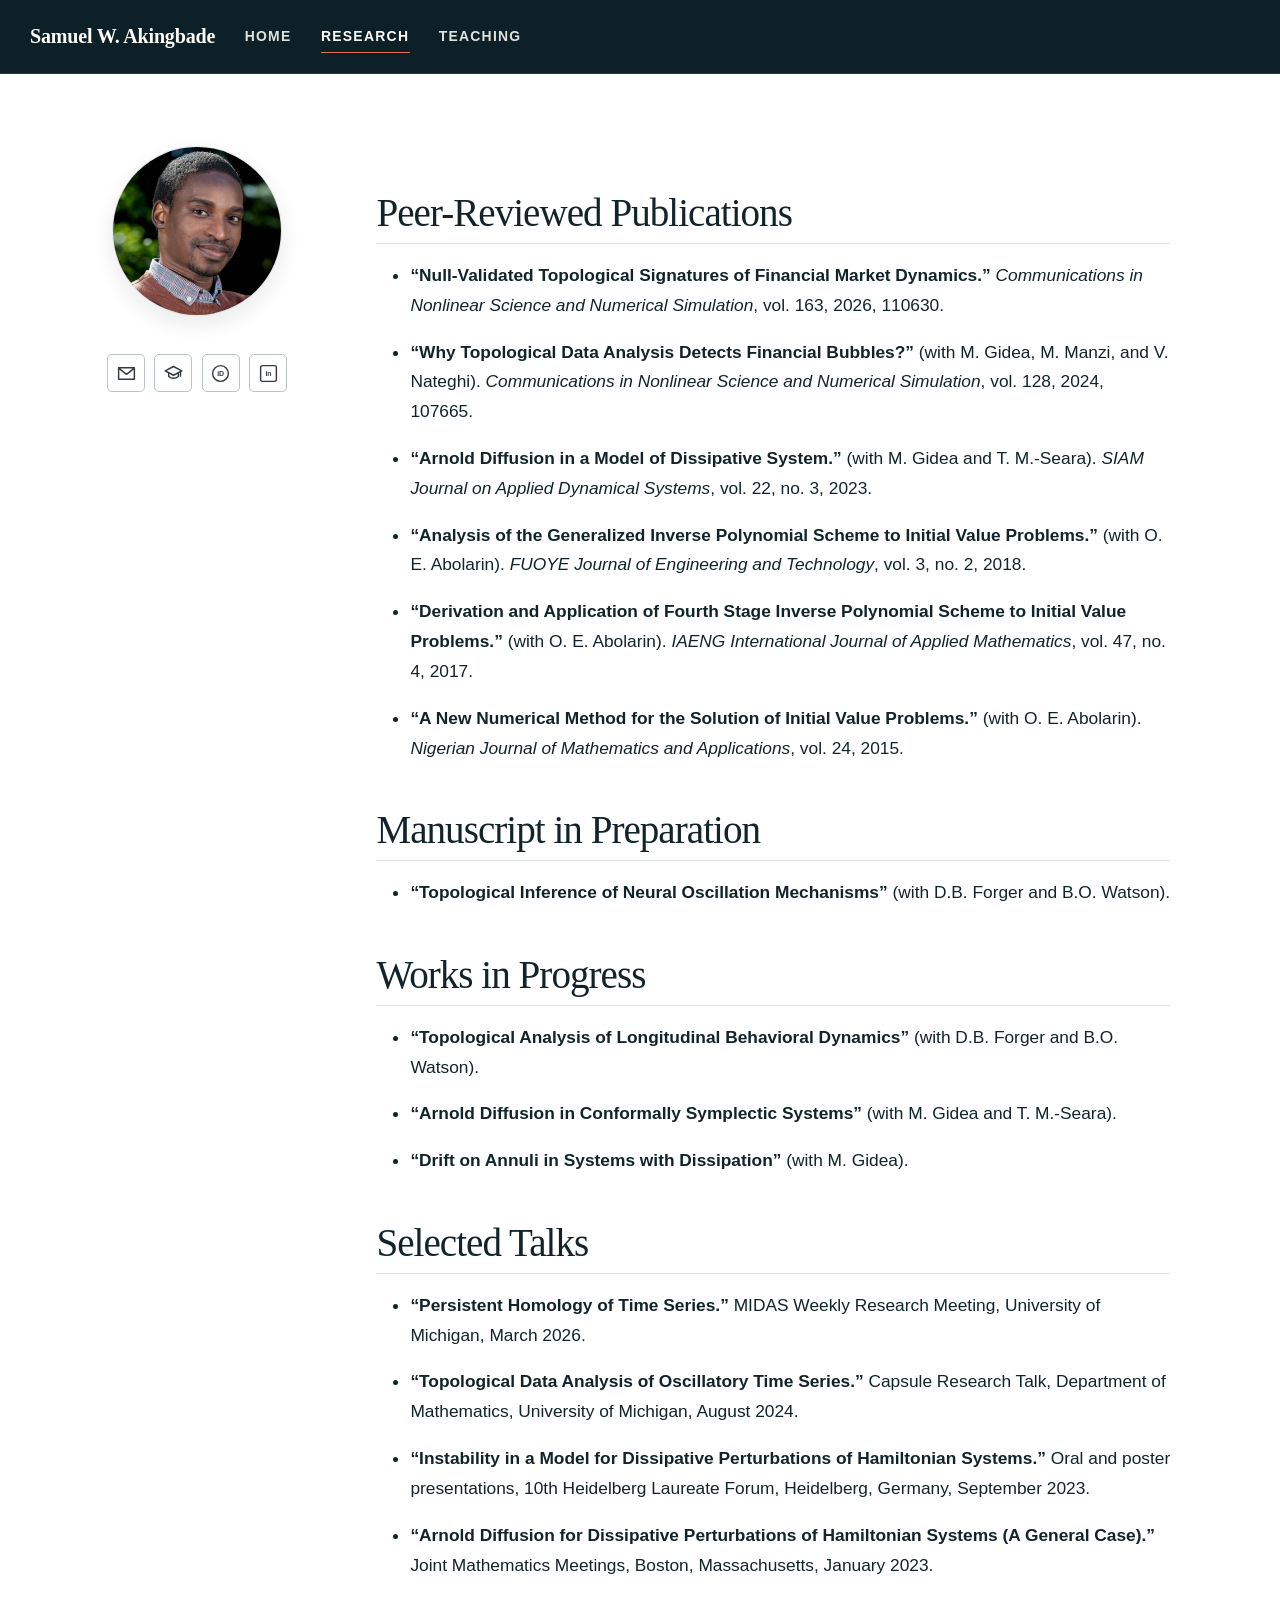
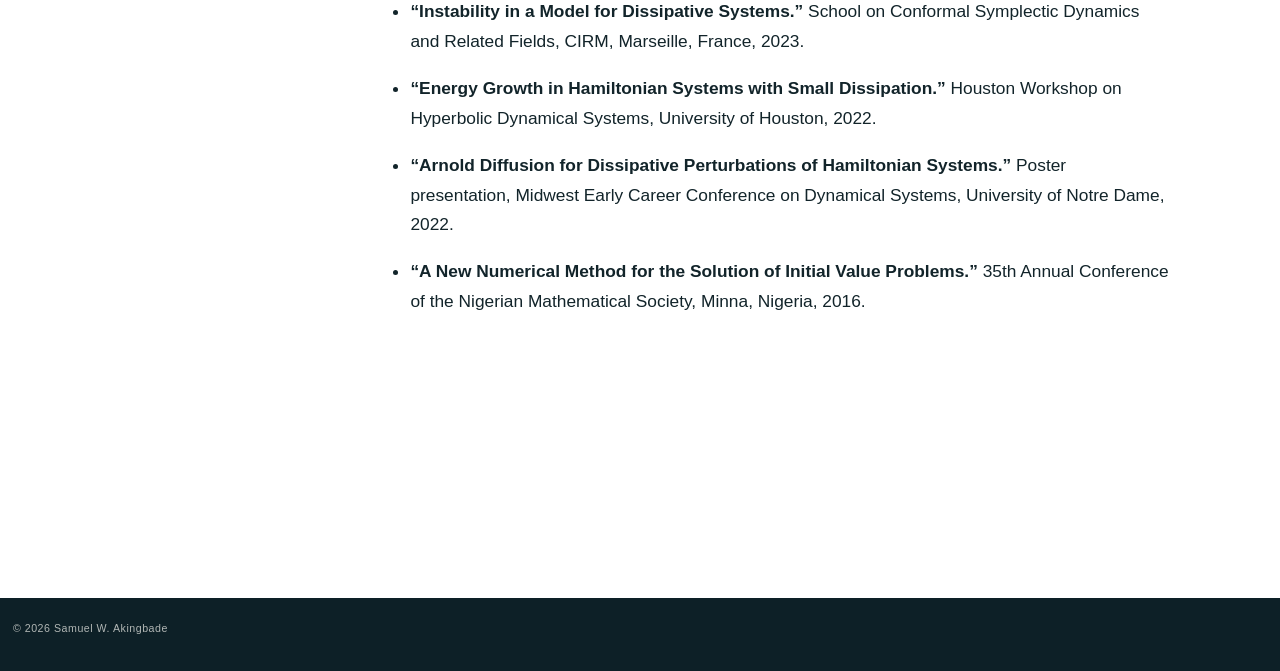
==== docs/research.html @ 70d5e175 "Publish academic website" ====
<!DOCTYPE html>
<html xmlns="http://www.w3.org/1999/xhtml" lang="en" xml:lang="en"><head>

<meta charset="utf-8">
<meta name="generator" content="quarto-1.9.38">

<meta name="viewport" content="width=device-width, initial-scale=1.0, user-scalable=yes">


<title>Research – Samuel W. Akingbade</title>
<style>
/* Default styles provided by pandoc.
** See https://pandoc.org/MANUAL.html#variables-for-html for config info.
*/
code{white-space: pre-wrap;}
span.smallcaps{font-variant: small-caps;}
div.columns{display: flex; gap: min(4vw, 1.5em);}
div.column{flex: auto; overflow-x: auto;}
div.hanging-indent{margin-left: 1.5em; text-indent: -1.5em;}
ul.task-list{list-style: none;}
ul.task-list li input[type="checkbox"] {
  width: 0.8em;
  margin: 0 0.8em 0.2em -1em; /* quarto-specific, see https://github.com/quarto-dev/quarto-cli/issues/4556 */ 
  vertical-align: middle;
}
</style>


<script src="site_libs/quarto-nav/quarto-nav.js"></script>
<script src="site_libs/clipboard/clipboard.min.js"></script>
<script src="site_libs/quarto-html/quarto.js" type="module"></script>
<script src="site_libs/quarto-html/tabsets/tabsets.js" type="module"></script>
<script src="site_libs/quarto-html/popper.min.js"></script>
<script src="site_libs/quarto-html/tippy.umd.min.js"></script>
<script src="site_libs/quarto-html/anchor.min.js"></script>
<link href="site_libs/quarto-html/tippy.css" rel="stylesheet">
<link href="site_libs/quarto-html/quarto-syntax-highlighting-15634bcf2e68342d4ad2dfa704d543f6.css" rel="stylesheet" id="quarto-text-highlighting-styles">
<script src="site_libs/bootstrap/bootstrap.min.js"></script>
<link href="site_libs/bootstrap/bootstrap-icons.css" rel="stylesheet">
<link href="site_libs/bootstrap/bootstrap-158031087360bce0ff56dc785ce39e06.min.css" rel="stylesheet" append-hash="true" id="quarto-bootstrap" data-mode="light">
<script id="quarto-search-options" type="application/json">{
  "language": {
    "search-no-results-text": "No results",
    "search-matching-documents-text": "matching documents",
    "search-copy-link-title": "Copy link to search",
    "search-hide-matches-text": "Hide additional matches",
    "search-more-match-text": "more match in this document",
    "search-more-matches-text": "more matches in this document",
    "search-clear-button-title": "Clear",
    "search-text-placeholder": "",
    "search-detached-cancel-button-title": "Cancel",
    "search-submit-button-title": "Submit",
    "search-label": "Search"
  }
}</script>
<style>html{ scroll-behavior: smooth; }</style>


<link rel="stylesheet" href="styles.css">
<link rel="stylesheet" href="profile-layout.css">
</head>

<body class="nav-fixed profile-page quarto-light">

<div id="quarto-search-results"></div>
  <header id="quarto-header" class="headroom fixed-top">
    <nav class="navbar navbar-expand-lg " data-bs-theme="dark">
      <div class="navbar-container container-fluid">
      <div class="navbar-brand-container mx-auto">
    <a class="navbar-brand" href="./index.html">
    <span class="navbar-title">Samuel W. Akingbade</span>
    </a>
  </div>
          <button class="navbar-toggler" type="button" data-bs-toggle="collapse" data-bs-target="#navbarCollapse" aria-controls="navbarCollapse" role="menu" aria-expanded="false" aria-label="Toggle navigation" onclick="if (window.quartoToggleHeadroom) { window.quartoToggleHeadroom(); }">
  <span class="navbar-toggler-icon"></span>
</button>
          <div class="collapse navbar-collapse" id="navbarCollapse">
            <ul class="navbar-nav navbar-nav-scroll me-auto">
  <li class="nav-item">
    <a class="nav-link" href="./index.html"> 
<span class="menu-text">Home</span></a>
  </li>  
  <li class="nav-item">
    <a class="nav-link active" href="./research.html" aria-current="page"> 
<span class="menu-text">Research</span></a>
  </li>  
  <li class="nav-item">
    <a class="nav-link" href="./teaching.html"> 
<span class="menu-text">Teaching</span></a>
  </li>  
</ul>
          </div> <!-- /navcollapse -->
            <div class="quarto-navbar-tools">
</div>
      </div> <!-- /container-fluid -->
    </nav>
</header>
<!-- content -->
<div id="quarto-content" class="quarto-container page-columns page-rows-contents page-layout-full page-navbar">
<!-- sidebar -->
<!-- margin-sidebar -->
    
<!-- main -->
<main class="content column-page" id="quarto-document-content">

<header id="title-block-header" class="quarto-title-block default">
<div class="quarto-title">
<h1 class="title">Research</h1>
</div>



<div class="quarto-title-meta column-page">

    
  
    
  </div>
  


</header>


<div class="profile-layout">
<div class="profile-column">
<div class="profile-card">
<p><img class="profile-photo" src="assets/samuel2.jpg" alt="Portrait of Samuel W. Akingbade"></p>
<nav class="profile-socials" aria-label="Academic and professional profiles">
<p><a href="mailto:sakingba@umich.edu" aria-label="Email Samuel W. Akingbade" title="Email"> <svg viewbox="0 0 24 24" aria-hidden="true"> <path d="M3 5.5h18v13H3zM4.5 7l7.5 6 7.5-6"></path> </svg> </a></p>
<p><a href="https://scholar.google.com/citations?user=kLtMpTAAAAAJ&amp;hl=en&amp;authuser=1&amp;oi=sra" target="_blank" rel="noopener" aria-label="Google Scholar" title="Google Scholar"> <svg viewbox="0 0 24 24" aria-hidden="true"> <path d="M2.5 9 12 4l9.5 5L12 14 2.5 9Z"></path> <path d="M6.5 11.2v4.3c1.6 1.3 3.5 2 5.5 2s3.9-.7 5.5-2v-4.3"></path> <path d="M20 10v5"></path> </svg> </a></p>
<p><a href="https://orcid.org/0000-0002-6515-4073" target="_blank" rel="noopener" aria-label="ORCID" title="ORCID"> <svg viewbox="0 0 24 24" aria-hidden="true" class="icon-text-svg"> <circle cx="12" cy="12" r="9"></circle> <text x="12" y="15.2" text-anchor="middle">iD</text> </svg> </a></p>
<!-- <a href="https://www.researchgate.net/profile/Samuel-Akingbade-2" target="_blank" rel="noopener" aria-label="ResearchGate" title="ResearchGate">
      <svg viewBox="0 0 24 24" aria-hidden="true" class="icon-text-svg">
        <text x="12" y="15.2" text-anchor="middle">RG</text>
      </svg>
    </a> -->
<p><a href="https://www.linkedin.com/in/samuelwale" target="_blank" rel="noopener" aria-label="LinkedIn" title="LinkedIn"> <svg viewbox="0 0 24 24" aria-hidden="true" class="icon-text-svg"> <rect x="3" y="3" width="18" height="18" rx="2"></rect> <text x="12" y="15.2" text-anchor="middle">in</text> </svg> </a></p>
<!-- <a href="https://scholar.google.com/citations?user=kLtMpTAAAAAJ&hl=en&authuser=1&oi=sra" target="_blank"
       rel="noopener" aria-label="Google Scholar" title="Google Scholar">
      <img src="/includes/google_scholar.svg" alt="">
    </a>

    <a href="https://www.linkedin.com/in/samuelwale" target="_blank"
       rel="noopener" aria-label="LinkedIn" title="LinkedIn">
      <img src="/includes/linkedin.svg" alt="">
    </a>

    <a href="https://orcid.org/0000-0002-6515-4073" target="_blank"
       rel="noopener" aria-label="ORCID" title="ORCID">
      <img src="/includes/ORCID.svg" alt="">
    </a> -->
</nav>
</div>
</div>
<div class="page-content">
<section id="peer-reviewed-publications" class="level2">
<h2 class="anchored" data-anchor-id="peer-reviewed-publications">Peer-Reviewed Publications</h2>
<ul>
<li><p><strong>“Null-Validated Topological Signatures of Financial Market Dynamics.”</strong> <em>Communications in Nonlinear Science and Numerical Simulation</em>, vol.&nbsp;163, 2026, 110630.</p></li>
<li><p><strong>“Why Topological Data Analysis Detects Financial Bubbles?”</strong> (with M. Gidea, M. Manzi, and V. Nateghi). <em>Communications in Nonlinear Science and Numerical Simulation</em>, vol.&nbsp;128, 2024, 107665.</p></li>
<li><p><strong>“Arnold Diffusion in a Model of Dissipative System.”</strong> (with M. Gidea and T. M.-Seara). <em>SIAM Journal on Applied Dynamical Systems</em>, vol.&nbsp;22, no. 3, 2023.</p></li>
<li><p><strong>“Analysis of the Generalized Inverse Polynomial Scheme to Initial Value Problems.”</strong> (with O. E. Abolarin). <em>FUOYE Journal of Engineering and Technology</em>, vol.&nbsp;3, no. 2, 2018.</p></li>
<li><p><strong>“Derivation and Application of Fourth Stage Inverse Polynomial Scheme to Initial Value Problems.”</strong> (with O. E. Abolarin). <em>IAENG International Journal of Applied Mathematics</em>, vol.&nbsp;47, no. 4, 2017.</p></li>
<li><p><strong>“A New Numerical Method for the Solution of Initial Value Problems.”</strong> (with O. E. Abolarin). <em>Nigerian Journal of Mathematics and Applications</em>, vol.&nbsp;24, 2015.</p></li>
</ul>
</section>
<section id="manuscript-in-preparation" class="level2">
<h2 class="anchored" data-anchor-id="manuscript-in-preparation">Manuscript in Preparation</h2>
<ul>
<li><strong>“Topological Inference of Neural Oscillation Mechanisms”</strong> (with D.B. Forger and B.O. Watson).</li>
</ul>
</section>
<section id="works-in-progress" class="level2">
<h2 class="anchored" data-anchor-id="works-in-progress">Works in Progress</h2>
<ul>
<li><p><strong>“Topological Analysis of Longitudinal Behavioral Dynamics”</strong> (with D.B. Forger and B.O. Watson).</p></li>
<li><p><strong>“Arnold Diffusion in Conformally Symplectic Systems”</strong> (with M. Gidea and T. M.-Seara).</p></li>
<li><p><strong>“Drift on Annuli in Systems with Dissipation”</strong> (with M. Gidea).</p></li>
</ul>
</section>
<section id="selected-talks" class="level2">
<h2 class="anchored" data-anchor-id="selected-talks">Selected Talks</h2>
<ul>
<li><p><strong>“Persistent Homology of Time Series.”</strong> MIDAS Weekly Research Meeting, University of Michigan, March 2026.</p></li>
<li><p><strong>“Topological Data Analysis of Oscillatory Time Series.”</strong> Capsule Research Talk, Department of Mathematics, University of Michigan, August 2024.</p></li>
<li><p><strong>“Instability in a Model for Dissipative Perturbations of Hamiltonian Systems.”</strong> Oral and poster presentations, 10th Heidelberg Laureate Forum, Heidelberg, Germany, September 2023.</p></li>
<li><p><strong>“Arnold Diffusion for Dissipative Perturbations of Hamiltonian Systems (A General Case).”</strong> Joint Mathematics Meetings, Boston, Massachusetts, January 2023.</p></li>
<li><p><strong>“Instability in a Model for Dissipative Systems.”</strong> School on Conformal Symplectic Dynamics and Related Fields, CIRM, Marseille, France, 2023.</p></li>
<li><p><strong>“Energy Growth in Hamiltonian Systems with Small Dissipation.”</strong> Houston Workshop on Hyperbolic Dynamical Systems, University of Houston, 2022.</p></li>
<li><p><strong>“Arnold Diffusion for Dissipative Perturbations of Hamiltonian Systems.”</strong> Poster presentation, Midwest Early Career Conference on Dynamical Systems, University of Notre Dame, 2022.</p></li>
<li><p><strong>“A New Numerical Method for the Solution of Initial Value Problems.”</strong> 35th Annual Conference of the Nigerian Mathematical Society, Minna, Nigeria, 2016.</p></li>
</ul>
<!--## Additional Research Experience
::: {.research-list}
::: {.research-item}
<span class="research-index">01</span>
<div>

### Graduate Capstone Research Project with S&P Global Market Intelligence

**Applied Topological Data Analysis to Financial Market Time Series**  
New York, NY · May–September 2020

- Applied time-resolved topological data analysis to equity returns and five-year credit default swap spreads for 93 companies across ten U.S. economic sectors.
- Designed Monte Carlo experiments using constrained synthetic time series and analyzed persistence-landscape statistics as potential indicators of financial instability.

</div>
:::
::: 
-->
</section>
</div>
</div>



</main> <!-- /main -->
<script src="assets/site.js"></script>
<script id="quarto-html-after-body" type="application/javascript">
  window.document.addEventListener("DOMContentLoaded", function (event) {
    const icon = "";
    const anchorJS = new window.AnchorJS();
    anchorJS.options = {
      placement: 'right',
      icon: icon
    };
    anchorJS.add('.anchored');
    const isCodeAnnotation = (el) => {
      for (const clz of el.classList) {
        if (clz.startsWith('code-annotation-')) {                     
          return true;
        }
      }
      return false;
    }
    const onCopySuccess = function(e) {
      // button target
      const button = e.trigger;
      // don't keep focus
      button.blur();
      // flash "checked"
      button.classList.add('code-copy-button-checked');
      var currentTitle = button.getAttribute("title");
      button.setAttribute("title", "Copied!");
      let tooltip;
      if (window.bootstrap) {
        button.setAttribute("data-bs-toggle", "tooltip");
        button.setAttribute("data-bs-placement", "left");
        button.setAttribute("data-bs-title", "Copied!");
        tooltip = new bootstrap.Tooltip(button, 
          { trigger: "manual", 
            customClass: "code-copy-button-tooltip",
            offset: [0, -8]});
        tooltip.show();    
      }
      setTimeout(function() {
        if (tooltip) {
          tooltip.hide();
          button.removeAttribute("data-bs-title");
          button.removeAttribute("data-bs-toggle");
          button.removeAttribute("data-bs-placement");
        }
        button.setAttribute("title", currentTitle);
        button.classList.remove('code-copy-button-checked');
      }, 1000);
      // clear code selection
      e.clearSelection();
    }
    const getTextToCopy = function(trigger) {
      const outerScaffold = trigger.parentElement.cloneNode(true);
      const codeEl = outerScaffold.querySelector('code');
      for (const childEl of codeEl.children) {
        if (isCodeAnnotation(childEl)) {
          childEl.remove();
        }
      }
      return codeEl.innerText;
    }
    const clipboard = new window.ClipboardJS('.code-copy-button:not([data-in-quarto-modal])', {
      text: getTextToCopy
    });
    clipboard.on('success', onCopySuccess);
    if (window.document.getElementById('quarto-embedded-source-code-modal')) {
      const clipboardModal = new window.ClipboardJS('.code-copy-button[data-in-quarto-modal]', {
        text: getTextToCopy,
        container: window.document.getElementById('quarto-embedded-source-code-modal')
      });
      clipboardModal.on('success', onCopySuccess);
    }
      var localhostRegex = new RegExp(/^(?:http|https):\/\/localhost\:?[0-9]*\//);
      var mailtoRegex = new RegExp(/^mailto:/);
        var filterRegex = new RegExp('/' + window.location.host + '/');
      var isInternal = (href) => {
          return filterRegex.test(href) || localhostRegex.test(href) || mailtoRegex.test(href);
      }
      // Inspect non-navigation links and adorn them if external
     var links = window.document.querySelectorAll('a[href]:not(.nav-link):not(.navbar-brand):not(.toc-action):not(.sidebar-link):not(.sidebar-item-toggle):not(.pagination-link):not(.no-external):not([aria-hidden]):not(.dropdown-item):not(.quarto-navigation-tool):not(.about-link)');
      for (var i=0; i<links.length; i++) {
        const link = links[i];
        if (!isInternal(link.href)) {
          // undo the damage that might have been done by quarto-nav.js in the case of
          // links that we want to consider external
          if (link.dataset.originalHref !== undefined) {
            link.href = link.dataset.originalHref;
          }
            // target, if specified
            link.setAttribute("target", "_blank");
            if (link.getAttribute("rel") === null) {
              link.setAttribute("rel", "noopener");
            }
        }
      }
    function tippyHover(el, contentFn, onTriggerFn, onUntriggerFn) {
      const config = {
        allowHTML: true,
        maxWidth: 500,
        delay: 100,
        arrow: false,
        appendTo: function(el) {
            return el.parentElement;
        },
        interactive: true,
        interactiveBorder: 10,
        theme: 'quarto',
        placement: 'bottom-start',
      };
      if (contentFn) {
        config.content = contentFn;
      }
      if (onTriggerFn) {
        config.onTrigger = onTriggerFn;
      }
      if (onUntriggerFn) {
        config.onUntrigger = onUntriggerFn;
      }
      window.tippy(el, config); 
    }
    const noterefs = window.document.querySelectorAll('a[role="doc-noteref"]');
    for (var i=0; i<noterefs.length; i++) {
      const ref = noterefs[i];
      tippyHover(ref, function() {
        // use id or data attribute instead here
        let href = ref.getAttribute('data-footnote-href') || ref.getAttribute('href');
        try { href = new URL(href).hash; } catch {}
        const id = href.replace(/^#\/?/, "");
        const note = window.document.getElementById(id);
        if (note) {
          return note.innerHTML;
        } else {
          return "";
        }
      });
    }
    const xrefs = window.document.querySelectorAll('a.quarto-xref');
    const processXRef = (id, note) => {
      // Strip column container classes
      const stripColumnClz = (el) => {
        el.classList.remove("page-full", "page-columns");
        if (el.children) {
          for (const child of el.children) {
            stripColumnClz(child);
          }
        }
      }
      stripColumnClz(note)
      if (id === null || id.startsWith('sec-')) {
        // Special case sections, only their first couple elements
        const container = document.createElement("div");
        if (note.children && note.children.length > 2) {
          container.appendChild(note.children[0].cloneNode(true));
          for (let i = 1; i < note.children.length; i++) {
            const child = note.children[i];
            if (child.tagName === "P" && child.innerText === "") {
              continue;
            } else {
              container.appendChild(child.cloneNode(true));
              break;
            }
          }
          if (window.Quarto?.typesetMath) {
            window.Quarto.typesetMath(container);
          }
          return container.innerHTML
        } else {
          if (window.Quarto?.typesetMath) {
            window.Quarto.typesetMath(note);
          }
          return note.innerHTML;
        }
      } else {
        // Remove any anchor links if they are present
        const anchorLink = note.querySelector('a.anchorjs-link');
        if (anchorLink) {
          anchorLink.remove();
        }
        if (window.Quarto?.typesetMath) {
          window.Quarto.typesetMath(note);
        }
        if (note.classList.contains("callout")) {
          return note.outerHTML;
        } else {
          return note.innerHTML;
        }
      }
    }
    for (var i=0; i<xrefs.length; i++) {
      const xref = xrefs[i];
      tippyHover(xref, undefined, function(instance) {
        instance.disable();
        let url = xref.getAttribute('href');
        let hash = undefined; 
        if (url.startsWith('#')) {
          hash = url;
        } else {
          try { hash = new URL(url).hash; } catch {}
        }
        if (hash) {
          const id = hash.replace(/^#\/?/, "");
          const note = window.document.getElementById(id);
          if (note !== null) {
            try {
              const html = processXRef(id, note.cloneNode(true));
              instance.setContent(html);
            } finally {
              instance.enable();
              instance.show();
            }
          } else {
            // See if we can fetch this
            fetch(url.split('#')[0])
            .then(res => res.text())
            .then(html => {
              const parser = new DOMParser();
              const htmlDoc = parser.parseFromString(html, "text/html");
              const note = htmlDoc.getElementById(id);
              if (note !== null) {
                const html = processXRef(id, note);
                instance.setContent(html);
              } 
            }).finally(() => {
              instance.enable();
              instance.show();
            });
          }
        } else {
          // See if we can fetch a full url (with no hash to target)
          // This is a special case and we should probably do some content thinning / targeting
          fetch(url)
          .then(res => res.text())
          .then(html => {
            const parser = new DOMParser();
            const htmlDoc = parser.parseFromString(html, "text/html");
            const note = htmlDoc.querySelector('main.content');
            if (note !== null) {
              // This should only happen for chapter cross references
              // (since there is no id in the URL)
              // remove the first header
              if (note.children.length > 0 && note.children[0].tagName === "HEADER") {
                note.children[0].remove();
              }
              const html = processXRef(null, note);
              instance.setContent(html);
            } 
          }).finally(() => {
            instance.enable();
            instance.show();
          });
        }
      }, function(instance) {
      });
    }
        let selectedAnnoteEl;
        const selectorForAnnotation = ( cell, annotation) => {
          let cellAttr = 'data-code-cell="' + cell + '"';
          let lineAttr = 'data-code-annotation="' +  annotation + '"';
          const selector = 'span[' + cellAttr + '][' + lineAttr + ']';
          return selector;
        }
        const selectCodeLines = (annoteEl) => {
          const doc = window.document;
          const targetCell = annoteEl.getAttribute("data-target-cell");
          const targetAnnotation = annoteEl.getAttribute("data-target-annotation");
          const annoteSpan = window.document.querySelector(selectorForAnnotation(targetCell, targetAnnotation));
          const lines = annoteSpan.getAttribute("data-code-lines").split(",");
          const lineIds = lines.map((line) => {
            return targetCell + "-" + line;
          })
          let top = null;
          let height = null;
          let parent = null;
          if (lineIds.length > 0) {
              //compute the position of the single el (top and bottom and make a div)
              const el = window.document.getElementById(lineIds[0]);
              top = el.offsetTop;
              height = el.offsetHeight;
              parent = el.parentElement.parentElement;
            if (lineIds.length > 1) {
              const lastEl = window.document.getElementById(lineIds[lineIds.length - 1]);
              const bottom = lastEl.offsetTop + lastEl.offsetHeight;
              height = bottom - top;
            }
            if (top !== null && height !== null && parent !== null) {
              // cook up a div (if necessary) and position it 
              let div = window.document.getElementById("code-annotation-line-highlight");
              if (div === null) {
                div = window.document.createElement("div");
                div.setAttribute("id", "code-annotation-line-highlight");
                div.style.position = 'absolute';
                parent.appendChild(div);
              }
              div.style.top = top - 2 + "px";
              div.style.height = height + 4 + "px";
              div.style.left = 0;
              let gutterDiv = window.document.getElementById("code-annotation-line-highlight-gutter");
              if (gutterDiv === null) {
                gutterDiv = window.document.createElement("div");
                gutterDiv.setAttribute("id", "code-annotation-line-highlight-gutter");
                gutterDiv.style.position = 'absolute';
                const codeCell = window.document.getElementById(targetCell);
                const gutter = codeCell.querySelector('.code-annotation-gutter');
                gutter.appendChild(gutterDiv);
              }
              gutterDiv.style.top = top - 2 + "px";
              gutterDiv.style.height = height + 4 + "px";
            }
            selectedAnnoteEl = annoteEl;
          }
        };
        const unselectCodeLines = () => {
          const elementsIds = ["code-annotation-line-highlight", "code-annotation-line-highlight-gutter"];
          elementsIds.forEach((elId) => {
            const div = window.document.getElementById(elId);
            if (div) {
              div.remove();
            }
          });
          selectedAnnoteEl = undefined;
        };
          // Handle positioning of the toggle
      window.addEventListener(
        "resize",
        throttle(() => {
          elRect = undefined;
          if (selectedAnnoteEl) {
            selectCodeLines(selectedAnnoteEl);
          }
        }, 10)
      );
      function throttle(fn, ms) {
      let throttle = false;
      let timer;
        return (...args) => {
          if(!throttle) { // first call gets through
              fn.apply(this, args);
              throttle = true;
          } else { // all the others get throttled
              if(timer) clearTimeout(timer); // cancel #2
              timer = setTimeout(() => {
                fn.apply(this, args);
                timer = throttle = false;
              }, ms);
          }
        };
      }
        // Attach click handler to the DT
        const annoteDls = window.document.querySelectorAll('dt[data-target-cell]');
        for (const annoteDlNode of annoteDls) {
          annoteDlNode.addEventListener('click', (event) => {
            const clickedEl = event.target;
            if (clickedEl !== selectedAnnoteEl) {
              unselectCodeLines();
              const activeEl = window.document.querySelector('dt[data-target-cell].code-annotation-active');
              if (activeEl) {
                activeEl.classList.remove('code-annotation-active');
              }
              selectCodeLines(clickedEl);
              clickedEl.classList.add('code-annotation-active');
            } else {
              // Unselect the line
              unselectCodeLines();
              clickedEl.classList.remove('code-annotation-active');
            }
          });
        }
    const findCites = (el) => {
      const parentEl = el.parentElement;
      if (parentEl) {
        const cites = parentEl.dataset.cites;
        if (cites) {
          return {
            el,
            cites: cites.split(' ')
          };
        } else {
          return findCites(el.parentElement)
        }
      } else {
        return undefined;
      }
    };
    var bibliorefs = window.document.querySelectorAll('a[role="doc-biblioref"]');
    for (var i=0; i<bibliorefs.length; i++) {
      const ref = bibliorefs[i];
      const citeInfo = findCites(ref);
      if (citeInfo) {
        tippyHover(citeInfo.el, function() {
          var popup = window.document.createElement('div');
          citeInfo.cites.forEach(function(cite) {
            var citeDiv = window.document.createElement('div');
            citeDiv.classList.add('hanging-indent');
            citeDiv.classList.add('csl-entry');
            var biblioDiv = window.document.getElementById('ref-' + cite);
            if (biblioDiv) {
              citeDiv.innerHTML = biblioDiv.innerHTML;
            }
            popup.appendChild(citeDiv);
          });
          return popup.innerHTML;
        });
      }
    }
  });
  </script>
</div> <!-- /content -->
<footer class="footer">
  <div class="nav-footer">
    <div class="nav-footer-left">
<p>© 2026 Samuel W. Akingbade</p>
</div>   
    <div class="nav-footer-center">
      &nbsp;
    </div>
    <div class="nav-footer-right">
      &nbsp;
    </div>
  </div>
</footer>




<script src="site_libs/quarto-html/zenscroll-min.js"></script>
</body></html>
---- docs/site_libs/quarto-html/tippy.css ----
.tippy-box[data-animation=fade][data-state=hidden]{opacity:0}[data-tippy-root]{max-width:calc(100vw - 10px)}.tippy-box{position:relative;background-color:#333;color:#fff;border-radius:4px;font-size:14px;line-height:1.4;white-space:normal;outline:0;transition-property:transform,visibility,opacity}.tippy-box[data-placement^=top]>.tippy-arrow{bottom:0}.tippy-box[data-placement^=top]>.tippy-arrow:before{bottom:-7px;left:0;border-width:8px 8px 0;border-top-color:initial;transform-origin:center top}.tippy-box[data-placement^=bottom]>.tippy-arrow{top:0}.tippy-box[data-placement^=bottom]>.tippy-arrow:before{top:-7px;left:0;border-width:0 8px 8px;border-bottom-color:initial;transform-origin:center bottom}.tippy-box[data-placement^=left]>.tippy-arrow{right:0}.tippy-box[data-placement^=left]>.tippy-arrow:before{border-width:8px 0 8px 8px;border-left-color:initial;right:-7px;transform-origin:center left}.tippy-box[data-placement^=right]>.tippy-arrow{left:0}.tippy-box[data-placement^=right]>.tippy-arrow:before{left:-7px;border-width:8px 8px 8px 0;border-right-color:initial;transform-origin:center right}.tippy-box[data-inertia][data-state=visible]{transition-timing-function:cubic-bezier(.54,1.5,.38,1.11)}.tippy-arrow{width:16px;height:16px;color:#333}.tippy-arrow:before{content:"";position:absolute;border-color:transparent;border-style:solid}.tippy-content{position:relative;padding:5px 9px;z-index:1}
---- docs/site_libs/quarto-html/quarto-syntax-highlighting-15634bcf2e68342d4ad2dfa704d543f6.css ----
/* quarto syntax highlight colors */
:root {
  --quarto-hl-ot-color: #003B4F;
  --quarto-hl-at-color: #657422;
  --quarto-hl-ss-color: #20794D;
  --quarto-hl-an-color: #5E5E5E;
  --quarto-hl-fu-color: #4758AB;
  --quarto-hl-st-color: #20794D;
  --quarto-hl-cf-color: #003B4F;
  --quarto-hl-op-color: #5E5E5E;
  --quarto-hl-er-color: #AD0000;
  --quarto-hl-bn-color: #AD0000;
  --quarto-hl-al-color: #AD0000;
  --quarto-hl-va-color: #111111;
  --quarto-hl-bu-color: inherit;
  --quarto-hl-ex-color: inherit;
  --quarto-hl-pp-color: #AD0000;
  --quarto-hl-in-color: #5E5E5E;
  --quarto-hl-vs-color: #20794D;
  --quarto-hl-wa-color: #5E5E5E;
  --quarto-hl-do-color: #5E5E5E;
  --quarto-hl-im-color: #00769E;
  --quarto-hl-ch-color: #20794D;
  --quarto-hl-dt-color: #AD0000;
  --quarto-hl-fl-color: #AD0000;
  --quarto-hl-co-color: #5E5E5E;
  --quarto-hl-cv-color: #5E5E5E;
  --quarto-hl-cn-color: #8f5902;
  --quarto-hl-sc-color: #5E5E5E;
  --quarto-hl-dv-color: #AD0000;
  --quarto-hl-kw-color: #003B4F;
}

/* other quarto variables */
:root {
  --quarto-font-monospace: SFMono-Regular, Menlo, Monaco, Consolas, "Liberation Mono", "Courier New", monospace;
}

/* syntax highlight based on Pandoc's rules */
pre > code.sourceCode > span {
  color: #003B4F;
}

code.sourceCode > span {
  color: #003B4F;
}

div.sourceCode,
div.sourceCode pre.sourceCode {
  color: #003B4F;
}

/* Normal */
code span {
  color: #003B4F;
}

/* Alert */
code span.al {
  color: #AD0000;
  font-style: inherit;
}

/* Annotation */
code span.an {
  color: #5E5E5E;
  font-style: inherit;
}

/* Attribute */
code span.at {
  color: #657422;
  font-style: inherit;
}

/* BaseN */
code span.bn {
  color: #AD0000;
  font-style: inherit;
}

/* BuiltIn */
code span.bu {
  font-style: inherit;
}

/* ControlFlow */
code span.cf {
  color: #003B4F;
  font-weight: bold;
  font-style: inherit;
}

/* Char */
code span.ch {
  color: #20794D;
  font-style: inherit;
}

/* Constant */
code span.cn {
  color: #8f5902;
  font-style: inherit;
}

/* Comment */
code span.co {
  color: #5E5E5E;
  font-style: inherit;
}

/* CommentVar */
code span.cv {
  color: #5E5E5E;
  font-style: italic;
}

/* Documentation */
code span.do {
  color: #5E5E5E;
  font-style: italic;
}

/* DataType */
code span.dt {
  color: #AD0000;
  font-style: inherit;
}

/* DecVal */
code span.dv {
  color: #AD0000;
  font-style: inherit;
}

/* Error */
code span.er {
  color: #AD0000;
  font-style: inherit;
}

/* Extension */
code span.ex {
  font-style: inherit;
}

/* Float */
code span.fl {
  color: #AD0000;
  font-style: inherit;
}

/* Function */
code span.fu {
  color: #4758AB;
  font-style: inherit;
}

/* Import */
code span.im {
  color: #00769E;
  font-style: inherit;
}

/* Information */
code span.in {
  color: #5E5E5E;
  font-style: inherit;
}

/* Keyword */
code span.kw {
  color: #003B4F;
  font-weight: bold;
  font-style: inherit;
}

/* Operator */
code span.op {
  color: #5E5E5E;
  font-style: inherit;
}

/* Other */
code span.ot {
  color: #003B4F;
  font-style: inherit;
}

/* Preprocessor */
code span.pp {
  color: #AD0000;
  font-style: inherit;
}

/* SpecialChar */
code span.sc {
  color: #5E5E5E;
  font-style: inherit;
}

/* SpecialString */
code span.ss {
  color: #20794D;
  font-style: inherit;
}

/* String */
code span.st {
  color: #20794D;
  font-style: inherit;
}

/* Variable */
code span.va {
  color: #111111;
  font-style: inherit;
}

/* VerbatimString */
code span.vs {
  color: #20794D;
  font-style: inherit;
}

/* Warning */
code span.wa {
  color: #5E5E5E;
  font-style: italic;
}

.prevent-inlining {
  content: "</";
}

/*# sourceMappingURL=f23921c56f73e400b49028c9186a1aa0.css.map */
---- docs/styles.css ----
/* -------------------------------------------------------------
   Samuel W. Akingbade — original academic website theme
   ------------------------------------------------------------- */

   
:root {
  --paper: #ffffff;
  --paper-deep: #f3f6f5;
  --ink: #12242a;
  --muted: #5d6a6b;
  --line: rgba(18, 36, 42, 0.16);
  --panel: #0d2027;
  --teal: #167c78;
  --teal-light: #98dccf;
  --coral: #df7048;
  --white: #fffdf8;
  --shadow: 0 22px 65px rgba(19, 36, 42, 0.13);
  --serif: "Iowan Old Style", "Palatino Linotype", "Book Antiqua", Palatino, Georgia, serif;
  --sans: Inter, ui-sans-serif, -apple-system, BlinkMacSystemFont, "Segoe UI", sans-serif;
}

html {
  scroll-behavior: smooth;
}

body {
  background: var(--paper);
  color: var(--ink);
  font-family: var(--sans);
  font-size: 1.02rem;
  line-height: 1.72;
  overflow-x: hidden;
}

/* body::before {
  content: "";
  position: fixed;
  inset: 0;
  z-index: -1;
  pointer-events: none;
  background:
    radial-gradient(circle at 15% 12%, rgba(22, 124, 120, 0.07), transparent 27rem),
    radial-gradient(circle at 83% 72%, rgba(223, 112, 72, 0.055), transparent 25rem);
} */

body::before {
  display: none;
}

a {
  color: var(--teal);
  text-decoration-thickness: 0.08em;
  text-underline-offset: 0.18em;
}

a:hover,
a:focus {
  color: #0e5f5c;
}

h1,
h2,
h3,
h4 {
  color: var(--ink);
  font-family: var(--serif);
  font-weight: 500;
  letter-spacing: -0.025em;
}

h2 {
  font-size: clamp(2rem, 4vw, 2.3rem);
  line-height: 1.08;
  margin-top: 1.1em;
}

h3 {
  font-size: 1.35rem;
}

/* Navbar */

.navbar {
  min-height: 74px;
  padding: 0.55rem clamp(1.1rem, 4vw, 4.7rem);
  background: rgba(243, 240, 232, 0.88) !important;
  border-bottom: 1px solid var(--line);
  backdrop-filter: blur(15px);
  -webkit-backdrop-filter: blur(15px);
}

.navbar-brand {
  color: var(--ink) !important;
  font-family: var(--serif);
  font-size: 1.18rem;
  font-weight: 600;
  letter-spacing: -0.01em;
}

.navbar-nav {
  align-items: center;
  gap: 0.25rem;
}

.navbar-nav .nav-link {
  position: relative;
  color: var(--ink) !important;
  font-size: 0.82rem;
  font-weight: 650;
  letter-spacing: 0.09em;
  padding: 0.7rem 0.74rem !important;
  text-transform: uppercase;
}

.navbar-nav .nav-link::after {
  content: "";
  position: absolute;
  right: 0.72rem;
  bottom: 0.46rem;
  left: 0.72rem;
  height: 1px;
  background: var(--coral);
  transform: scaleX(0);
  transform-origin: left;
  transition: transform 180ms ease;
}

.navbar-nav .nav-link:hover::after,
.navbar-nav .nav-link.active::after {
  transform: scaleX(1);
}

.navbar-toggler {
  border: 1px solid var(--line);
  border-radius: 999px;
}

/* Quarto content shell */

#quarto-content {
  padding-top: 0;
}

main.content {
  max-width: 980px;
  padding: 4.5rem 1.3rem 7rem;
}

body.home-page main.content {
  max-width: none;
  padding: 0;
}

.quarto-title-block {
  display: none;
}

.content-band {
  width: min(1180px, calc(100% - 2.2rem));
  margin-inline: auto;
}

.section-kicker,
.eyebrow,
.contact-label {
  color: var(--teal);
  font-size: 0.73rem;
  font-weight: 750;
  letter-spacing: 0.19em;
  line-height: 1.4;
  text-transform: uppercase;
}

/* Homepage hero */

.hero-shell {
  display: grid;
  grid-template-columns: minmax(0, 0.94fr) minmax(420px, 1.06fr);
  min-height: calc(100vh - 74px);
  background: var(--paper);
}

.hero-copy {
  display: flex;
  flex-direction: column;
  justify-content: center;
  padding: clamp(4rem, 8vw, 8.4rem) clamp(2rem, 7vw, 8rem);
}

.hero-copy h1 {
  max-width: 790px;
  margin: 0.38rem 0 1.55rem;
  font-size: clamp(4rem, 7.2vw, 8.4rem);
  line-height: 0.84;
  letter-spacing: -0.064em;
}

.hero-copy h1 span {
  color: var(--teal);
  font-style: italic;
}

.hero-role {
  max-width: 680px;
  margin: 0;
  color: var(--muted);
  font-family: var(--serif);
  font-size: clamp(1.2rem, 1.8vw, 1.65rem);
  line-height: 1.5;
}

.hero-actions {
  display: flex;
  flex-wrap: wrap;
  gap: 0.85rem;
  margin-top: 2.4rem;
}

.button {
  display: inline-flex;
  align-items: center;
  justify-content: center;
  gap: 0.7rem;
  min-height: 48px;
  padding: 0.75rem 1.15rem;
  border: 1px solid var(--ink);
  border-radius: 999px;
  font-size: 0.82rem;
  font-weight: 700;
  letter-spacing: 0.055em;
  text-decoration: none;
  text-transform: uppercase;
  transition: transform 160ms ease, box-shadow 160ms ease, background 160ms ease;
}

.button:hover {
  transform: translateY(-2px);
}

.button-primary {
  color: var(--white) !important;
  background: var(--ink);
  box-shadow: 0 12px 30px rgba(18, 36, 42, 0.14);
}

.button-primary:hover {
  background: var(--teal);
  border-color: var(--teal);
  box-shadow: 0 15px 34px rgba(22, 124, 120, 0.22);
}

.button-secondary {
  color: var(--ink) !important;
  background: transparent;
}

.button-secondary:hover {
  background: rgba(255, 255, 255, 0.62);
}

.hero-note {
  margin: auto 0 0;
  padding-top: 3rem;
  color: var(--muted);
  font-size: 0.78rem;
  letter-spacing: 0.08em;
  text-transform: uppercase;
}

.hero-visual {
  position: relative;
  min-height: 620px;
  overflow: hidden;
  background:
    radial-gradient(circle at 70% 30%, rgba(22, 124, 120, 0.28), transparent 34%),
    radial-gradient(circle at 28% 76%, rgba(223, 112, 72, 0.18), transparent 31%),
    var(--panel);
  box-shadow: inset 1px 0 rgba(255, 255, 255, 0.06);
}

.hero-visual::after {
  content: "";
  position: absolute;
  inset: 0;
  pointer-events: none;
  background: linear-gradient(145deg, rgba(255, 255, 255, 0.04), transparent 35%, rgba(0, 0, 0, 0.12));
}

#math-canvas {
  position: absolute;
  inset: 0;
  width: 100%;
  height: 100%;
}

.visual-label {
  position: absolute;
  z-index: 2;
  color: rgba(255, 253, 248, 0.66);
  font-size: 0.66rem;
  font-weight: 700;
  letter-spacing: 0.18em;
  text-transform: uppercase;
}

.visual-label-top {
  top: 2rem;
  left: 2rem;
}

.visual-label-bottom {
  right: 2rem;
  bottom: 2rem;
}

.visual-axis {
  position: absolute;
  z-index: 2;
  background: rgba(255, 255, 255, 0.25);
}

.visual-axis-x {
  right: 2rem;
  bottom: 3.2rem;
  width: 64px;
  height: 1px;
}

.visual-axis-y {
  right: 2rem;
  bottom: 3.2rem;
  width: 1px;
  height: 64px;
}

/* Homepage sections */

.home-intro {
  display: grid;
  grid-template-columns: 0.28fr 1fr;
  gap: clamp(2rem, 6vw, 8rem);
  padding-block: clamp(5.5rem, 10vw, 10rem);
  border-bottom: 1px solid var(--line);
}

.home-intro h2 {
  max-width: 780px;
  margin: 0 0 1.2rem;
}

.home-intro p:not(.section-kicker) {
  max-width: 790px;
  color: var(--muted);
  font-size: 1.15rem;
}

.text-link {
  display: inline-block;
  margin-top: 1rem;
  color: var(--ink);
  font-weight: 700;
  text-decoration: none;
}

.text-link:hover {
  color: var(--teal);
}

.focus-grid {
  display: grid;
  grid-template-columns: repeat(3, minmax(0, 1fr));
  padding-block: 0 7rem;
}

.focus-card {
  min-height: 310px;
  padding: 2rem 2.2rem 2.5rem;
  border-right: 1px solid var(--line);
  border-bottom: 1px solid var(--line);
}

.focus-card:first-child {
  border-left: 1px solid var(--line);
}

.card-number,
.research-index,
.publication-year {
  color: var(--coral);
  font-family: var(--serif);
  font-size: 0.96rem;
  font-style: italic;
}

.focus-card h3 {
  margin-top: 4.2rem;
  margin-bottom: 1rem;
}

.focus-card p {
  color: var(--muted);
}

.home-closing {
  display: grid;
  grid-template-columns: 1fr auto;
  gap: 3rem;
  align-items: center;
  padding-block: 1rem 8rem;
}

.home-closing h2 {
  max-width: 860px;
  margin-top: 0.6rem;
}

.circle-link {
  display: flex;
  flex-direction: column;
  justify-content: space-between;
  width: 170px;
  height: 170px;
  padding: 1.35rem;
  color: var(--white) !important;
  background: var(--teal);
  border-radius: 50%;
  text-decoration: none;
  transition: transform 200ms ease, background 200ms ease;
}

.circle-link:hover {
  background: var(--coral);
  transform: rotate(-4deg) scale(1.03);
}

.circle-link b {
  align-self: flex-end;
  font-size: 1.6rem;
  font-weight: 400;
}

/* Inner pages */

.page-intro {
  position: relative;
  margin: -4.5rem calc(50% - 50vw) 4.5rem;
  padding: clamp(5rem, 9vw, 8rem) max(1.3rem, calc((100vw - 980px) / 2));
  overflow: hidden;
  color: var(--white);
  background: var(--panel);
}

.page-intro::after {
  content: "";
  position: absolute;
  top: -155px;
  right: max(4vw, 30px);
  width: 430px;
  height: 430px;
  border: 1px solid rgba(152, 220, 207, 0.2);
  border-radius: 46% 54% 57% 43%;
  box-shadow:
    0 0 0 45px rgba(152, 220, 207, 0.035),
    0 0 0 100px rgba(223, 112, 72, 0.025);
  transform: rotate(18deg);
}

.page-intro h1 {
  position: relative;
  z-index: 1;
  max-width: 780px;
  margin: 0.35rem 0 0.9rem;
  color: var(--white);
  font-size: clamp(3.4rem, 8vw, 6.9rem);
  line-height: 0.95;
}

.page-intro .section-kicker {
  position: relative;
  z-index: 1;
  color: var(--teal-light);
}

.page-lead {
  position: relative;
  z-index: 1;
  max-width: 690px;
  margin: 0;
  color: rgba(255, 253, 248, 0.72);
  font-family: var(--serif);
  font-size: clamp(1.15rem, 2vw, 1.55rem);
  line-height: 1.48;
}

main.content > h2 {
  margin-top: 3.5rem;
}

.research-list {
  margin-top: 2rem;
  border-top: 1px solid var(--line);
}

.research-item {
  display: grid;
  grid-template-columns: 70px 1fr;
  gap: 1.2rem;
  padding: 2rem 0 2.35rem;
  border-bottom: 1px solid var(--line);
}

.research-item h3 {
  margin-top: 0;
  margin-bottom: 0.45rem;
}

.research-item p {
  max-width: 730px;
  margin-bottom: 0;
  color: var(--muted);
}

.publication-entry {
  display: grid;
  grid-template-columns: 90px 1fr;
  gap: 1rem;
  padding: 2rem 0;
  border-top: 1px solid var(--line);
}

.publication-entry h3 {
  margin-top: 0;
}

.tag-list {
  display: flex;
  flex-wrap: wrap;
  gap: 0.65rem;
  margin: 1.4rem 0 2.5rem;
}

.tag-list span {
  display: inline-flex;
  padding: 0.55rem 0.85rem;
  border: 1px solid var(--line);
  border-radius: 999px;
  background: rgba(255, 255, 255, 0.3);
  font-size: 0.84rem;
  font-weight: 650;
}

.contact-panel {
  display: grid;
  grid-template-columns: repeat(2, minmax(0, 1fr));
  margin-top: 2rem;
  border-top: 1px solid var(--line);
  border-left: 1px solid var(--line);
}

.contact-panel > div {
  min-height: 190px;
  padding: 2rem;
  border-right: 1px solid var(--line);
  border-bottom: 1px solid var(--line);
}

.contact-value {
  margin-top: 2.8rem;
  font-family: var(--serif);
  font-size: 1.25rem;
}

/* Footer */

.nav-footer {
  padding: 1.2rem clamp(1.1rem, 4vw, 4.7rem);
  color: rgba(255, 253, 248, 0.68);
  background: var(--panel);
  border-top: 0;
  font-size: 0.76rem;
  letter-spacing: 0.04em;
}

.nav-footer a {
  color: var(--teal-light);
}

/* Responsive */

@media (max-width: 980px) {
  .hero-shell {
    grid-template-columns: 1fr;
  }

  .hero-copy {
    min-height: 670px;
  }

  .hero-visual {
    min-height: 600px;
  }

  .home-intro {
    grid-template-columns: 1fr;
    gap: 1.5rem;
  }

  .focus-grid {
    grid-template-columns: 1fr;
  }

  .focus-card,
  .focus-card:first-child {
    min-height: auto;
    border-left: 1px solid var(--line);
  }

  .focus-card h3 {
    margin-top: 2.4rem;
  }
}

@media (max-width: 720px) {
  body {
    font-size: 0.98rem;
  }

  .navbar {
    padding-inline: 1rem;
  }

  .navbar-collapse {
    padding: 0.8rem 0 1.15rem;
  }

  .navbar-nav {
    align-items: flex-start;
  }

  .hero-copy {
    min-height: 610px;
    padding: 4.2rem 1.25rem 3rem;
  }

  .hero-copy h1 {
    font-size: clamp(3.65rem, 18vw, 5.35rem);
  }

  .hero-visual {
    min-height: 520px;
  }

  .hero-actions {
    align-items: stretch;
    flex-direction: column;
  }

  .button {
    width: 100%;
  }

  .hero-note {
    margin-top: 2.4rem;
  }

  .home-intro,
  .focus-grid,
  .home-closing {
    width: min(100% - 1.5rem, 1180px);
  }

  .home-closing {
    grid-template-columns: 1fr;
  }

  .circle-link {
    width: 145px;
    height: 145px;
  }

  main.content {
    padding-inline: 1rem;
  }

  .page-intro {
    margin-inline: calc(50% - 50vw);
    padding-inline: 1rem;
  }

  .page-intro::after {
    right: -180px;
  }

  .research-item,
  .publication-entry,
  .contact-panel {
    grid-template-columns: 1fr;
  }

  .research-item {
    gap: 0.25rem;
  }
}

@media (prefers-reduced-motion: reduce) {
  *,
  *::before,
  *::after {
    scroll-behavior: auto !important;
    transition-duration: 0.01ms !important;
    animation-duration: 0.01ms !important;
    animation-iteration-count: 1 !important;
  }
}

/* =============================================================
   Dark green top navigation bar
   ============================================================= */

.navbar {
  background: var(--panel) !important;
  border-bottom: 1px solid rgba(255, 255, 255, 0.12);
  box-shadow: none;
}



/* Your name on the left */
.navbar-brand,
.navbar-brand:hover,
.navbar-brand:focus {
  color: var(--white) !important;
}

/* Navigation links */
.navbar-nav .nav-link {
  color: rgba(255, 253, 248, 0.88) !important;
}

.navbar-nav .nav-link:hover,
.navbar-nav .nav-link:focus,
.navbar-nav .nav-link.active {
  color: var(--white) !important;
}

/* Underline beneath active or hovered page */
.navbar-nav .nav-link::after {
  background: var(--coral);
}

/* Mobile menu button */
.navbar-toggler {
  border-color: rgba(255, 255, 255, 0.35);
}

.navbar-toggler-icon {
  filter: invert(1) brightness(2);
}
---- docs/profile-layout.css ----
/* Reusable portrait-and-content layout for Quarto pages */

.profile-page .quarto-title-block {
  display: none;
}

.profile-page main.content,
.profile-page #quarto-content > main {
  max-width: 1120px;
}

.profile-layout {
  display: grid;
  grid-template-columns: 205px minmax(0, 1fr);
  column-gap: clamp(2.5rem, 6vw, 5rem);
  align-items: start;
  margin: 2.4rem auto 4rem;
}

.profile-column {
  grid-column: 1;
  min-width: 0;
}

.profile-card {
  position: sticky;
  top: 7rem;
  display: flex;
  flex-direction: column;
  align-items: center;
}

.profile-photo {
  display: block;
  width: 170px;
  height: 170px;
  object-fit: cover;
  object-position: center;
  border-radius: 50%;
  border: 1px solid rgba(14, 43, 49, 0.12);
  box-shadow: 0 8px 24px rgba(14, 43, 49, 0.10);
}

.profile-socials {
  display: flex;
  flex-wrap: wrap;
  justify-content: center;
  gap: 0.55rem;
  max-width: 190px;
  margin-top: 1.25rem;
}

.profile-socials a {
  display: inline-flex;
  align-items: center;
  justify-content: center;
  width: 38px;
  height: 38px;
  color: var(--bs-body-color, #183038);
  background: transparent;
  border: 1px solid rgba(14, 43, 49, 0.28);
  border-radius: 5px;
  text-decoration: none;
  transition: transform 150ms ease, background-color 150ms ease,
    border-color 150ms ease;
}

.profile-socials a:hover,
.profile-socials a:focus-visible {
  color: #fff;
  background: #173f46;
  border-color: #173f46;
  transform: translateY(-2px);
}

.profile-socials svg {
  width: 21px;
  height: 21px;
  fill: none;
  stroke: currentColor;
  stroke-width: 1.65;
  stroke-linecap: round;
  stroke-linejoin: round;
}

.profile-socials .icon-text-svg text {
  fill: currentColor;
  stroke: none;
  font-family: Arial, Helvetica, sans-serif;
  font-size: 8px;
  font-weight: 700;
  letter-spacing: -0.2px;
}

.page-content {
  grid-column: 2;
  min-width: 0;
}

.page-content > h1:first-child {
  margin-top: 0;
  margin-bottom: 1.7rem;
  padding-bottom: 0.65rem;
  border-bottom: 1px solid rgba(14, 43, 49, 0.14);
}

.page-content > h2 {
  margin-top: 2.6rem;
}

.page-content > h2:first-of-type {
  margin-top: 1.8rem;
}

/* Prevent long links and publication titles from breaking the grid. */
.page-content,
.page-content p,
.page-content li,
.page-content a {
  overflow-wrap: anywhere;
}

@media (max-width: 600px) {
  .profile-layout {
    grid-template-columns: 1fr;
    row-gap: 2.25rem;
    margin-top: 1.5rem;
  }

  .profile-column,
  .page-content {
    grid-column: 1;
  }

  .profile-card {
    position: static;
  }

  .profile-photo {
    width: 145px;
    height: 145px;
    aspect-ratio: 1 / 1;
    border-radius: 50%;
    object-fit: cover;
  }
}
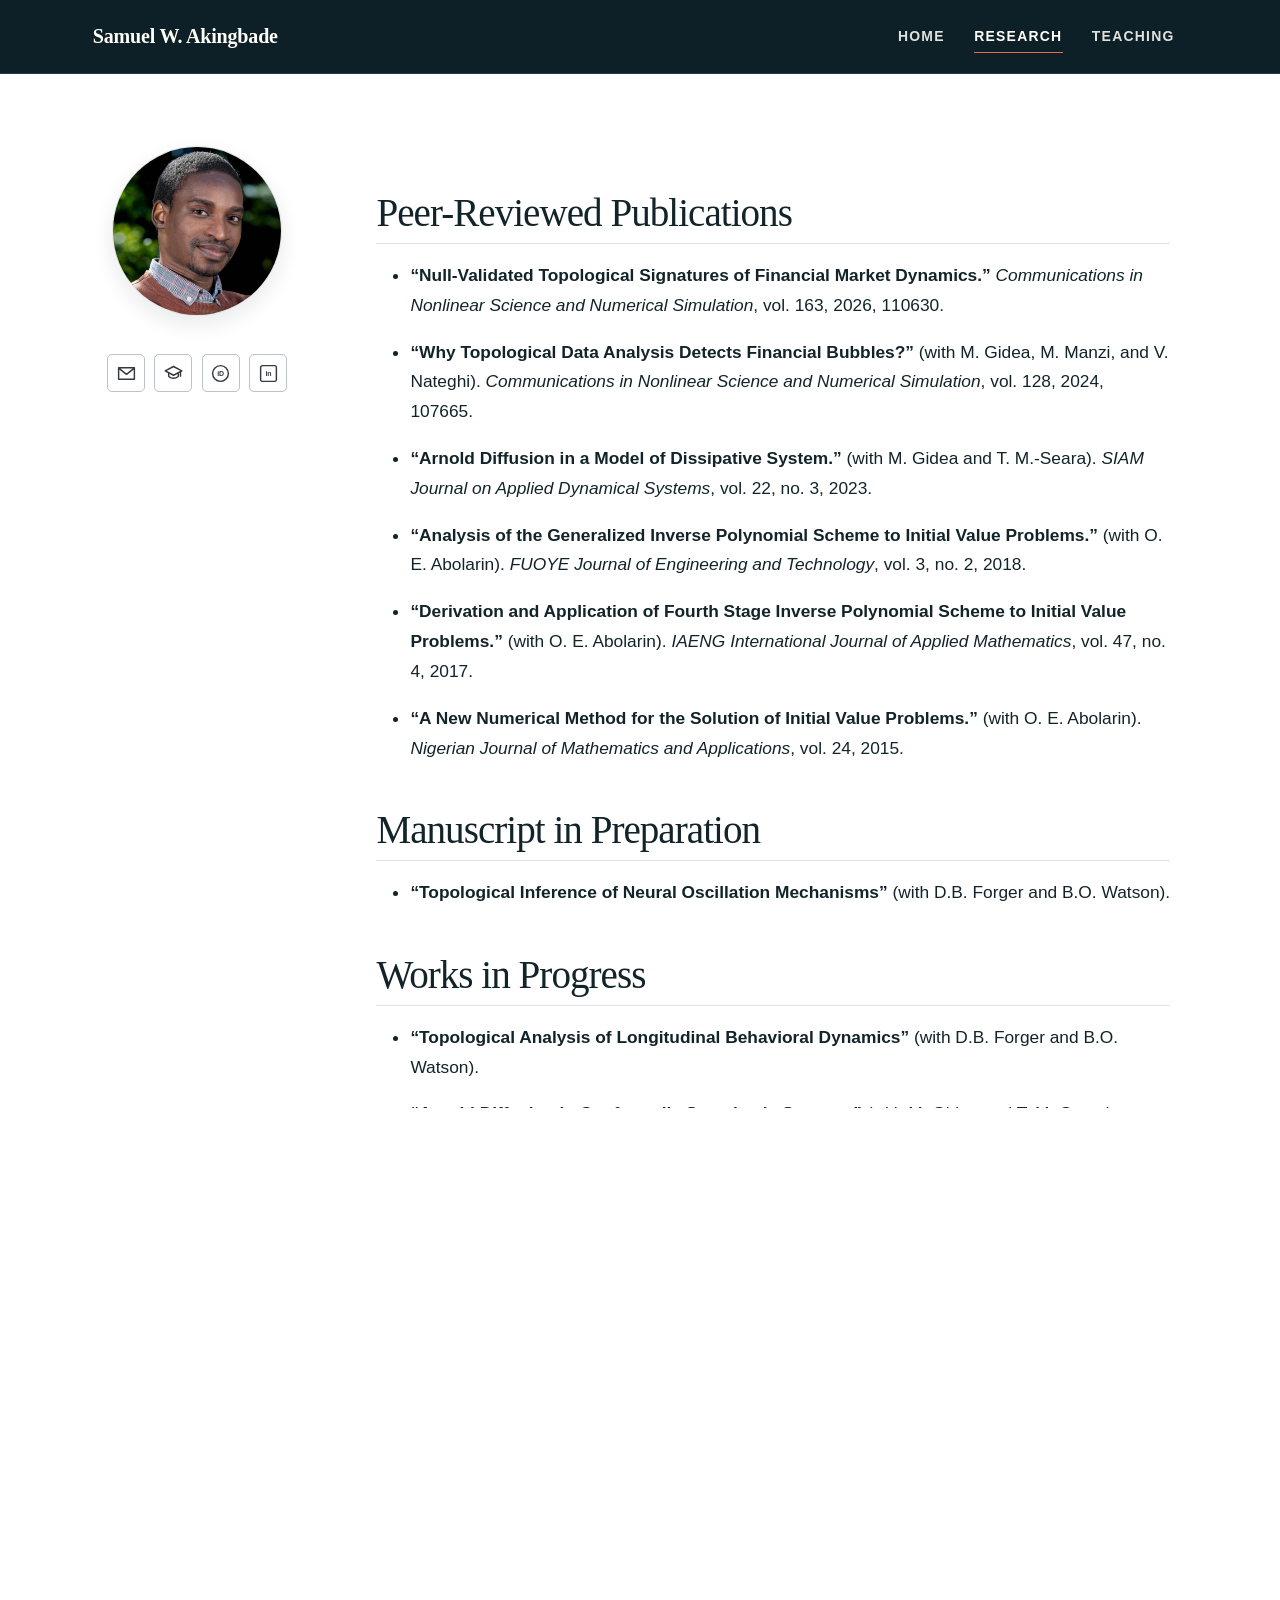
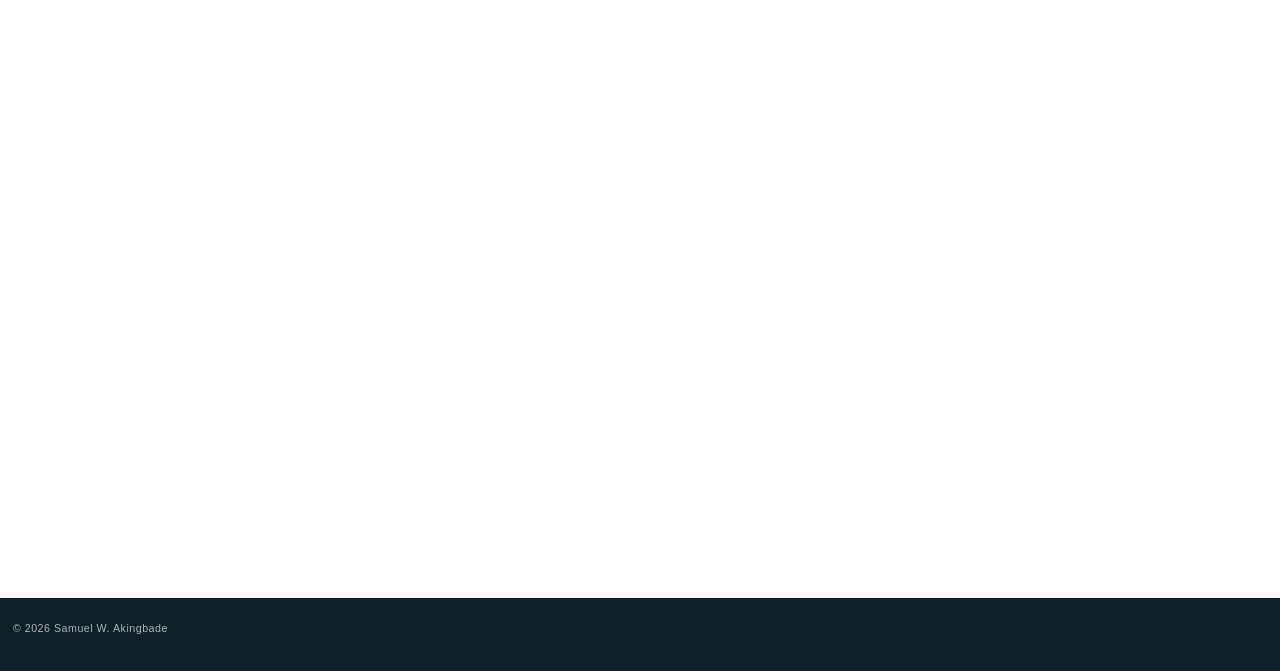
==== commit aa5df6f7: "Update website" ====
--- a/docs/research.html
+++ b/docs/research.html
@@ -75,7 +75,7 @@
   <span class="navbar-toggler-icon"></span>
 </button>
           <div class="collapse navbar-collapse" id="navbarCollapse">
-            <ul class="navbar-nav navbar-nav-scroll me-auto">
+            <ul class="navbar-nav navbar-nav-scroll ms-auto">
   <li class="nav-item">
     <a class="nav-link" href="./index.html"> 
 <span class="menu-text">Home</span></a>
--- a/docs/styles.css
+++ b/docs/styles.css
@@ -80,6 +80,11 @@
 
 /* Navbar */
 
+.navbar > .container-fluid {
+  max-width: 1120px;
+  margin-inline: auto;
+}
+
 .navbar {
   min-height: 74px;
   padding: 0.55rem clamp(1.1rem, 4vw, 4.7rem);
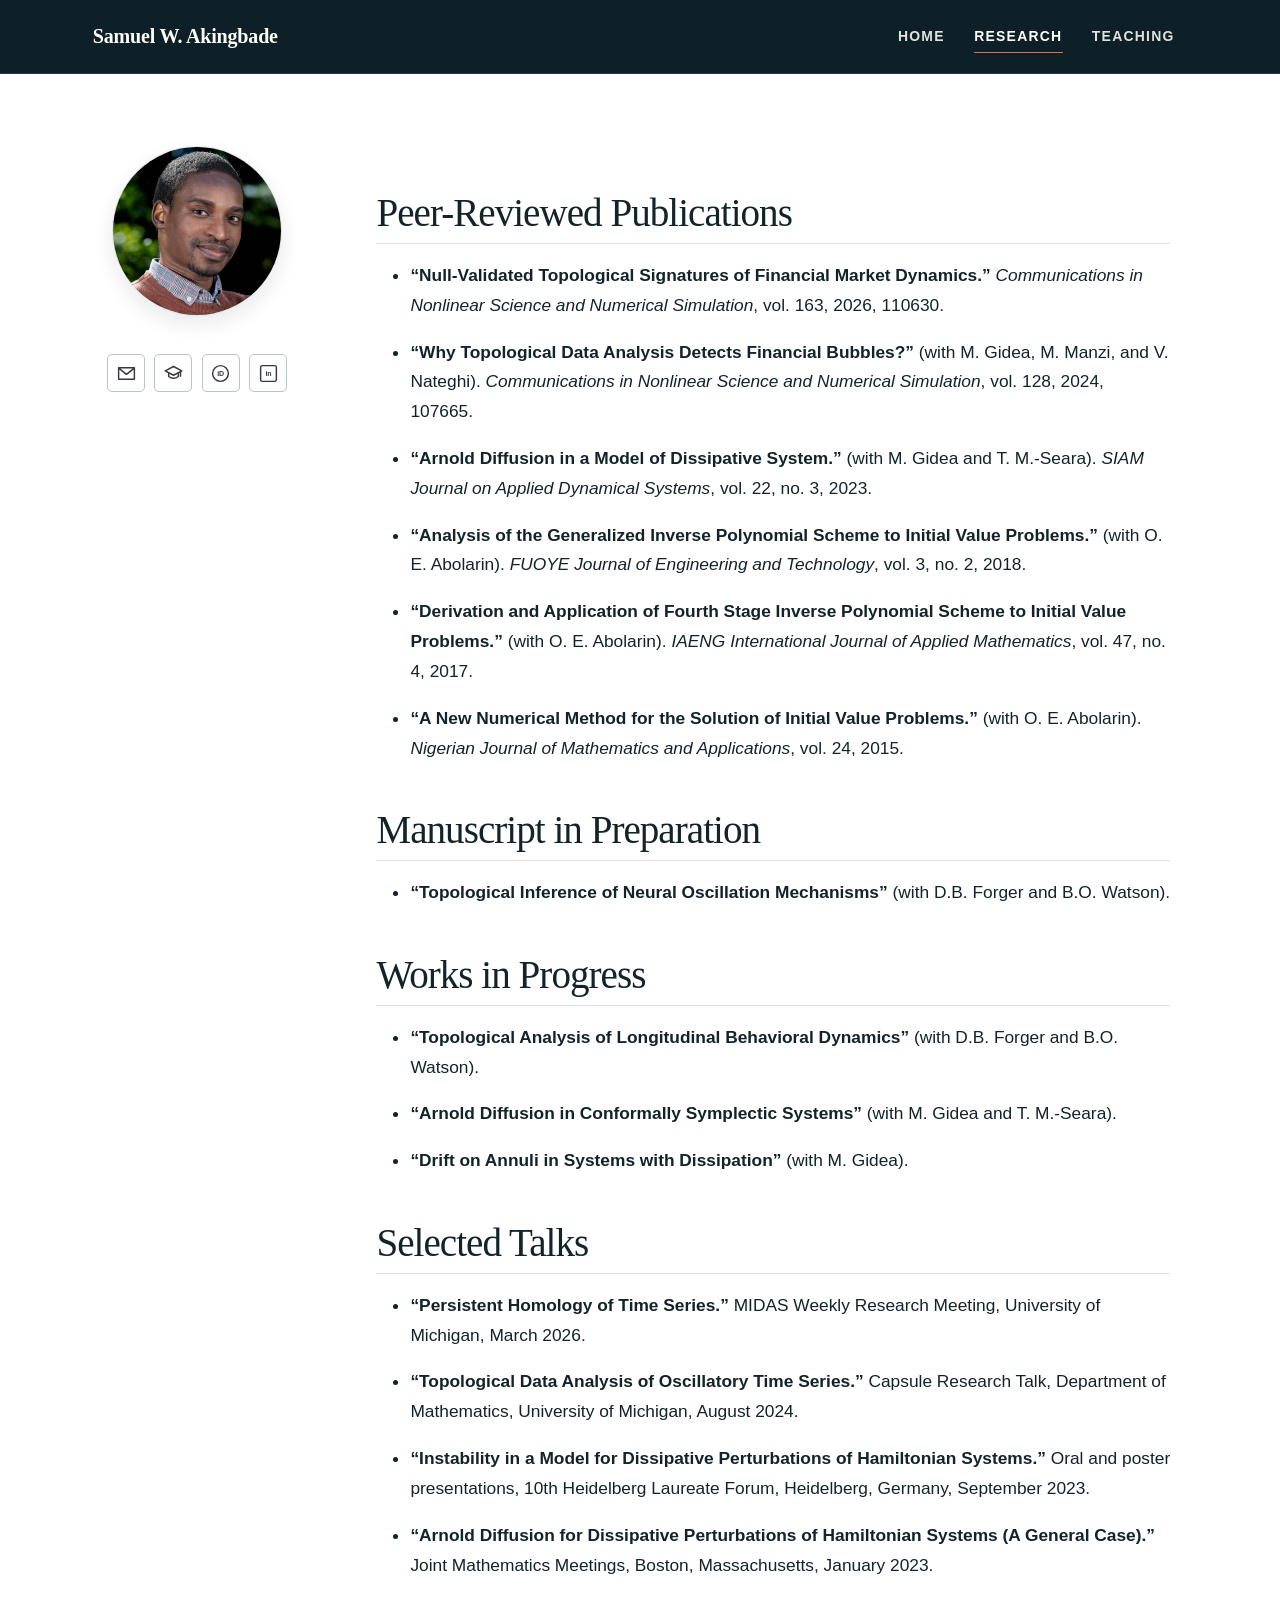
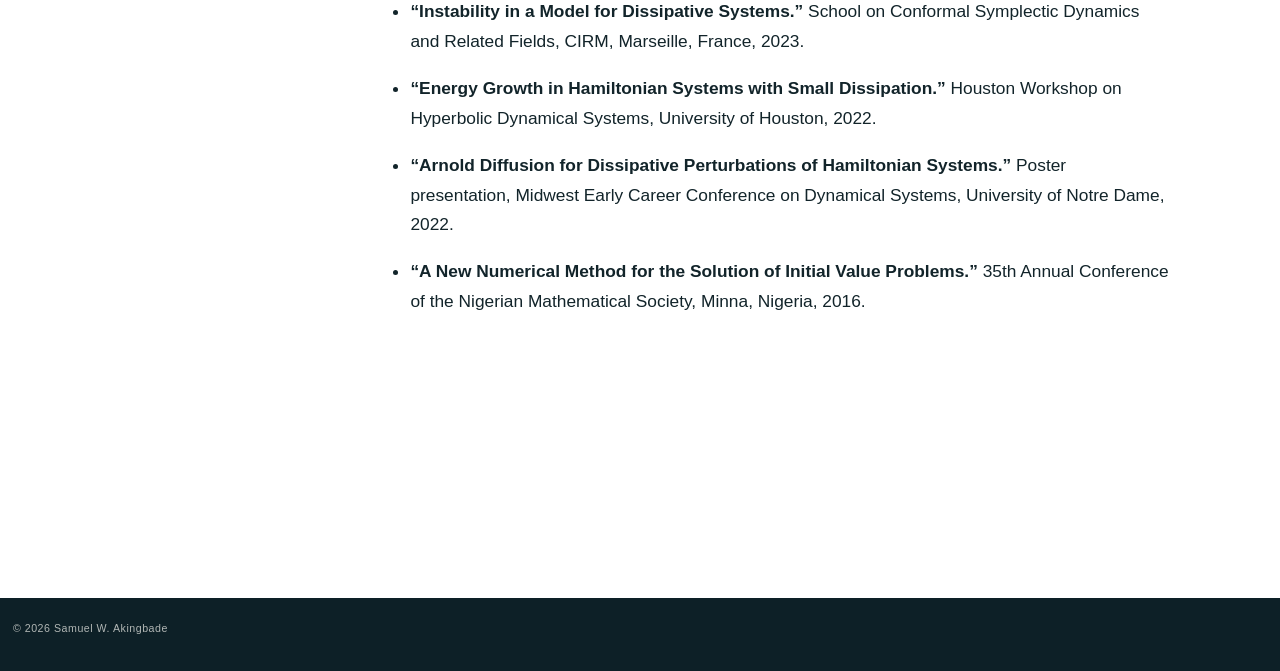
==== commit 766eb55b: "Republish website" ====
--- a/docs/research.html
+++ b/docs/research.html
@@ -64,18 +64,14 @@
 
 <div id="quarto-search-results"></div>
   <header id="quarto-header" class="headroom fixed-top">
-    <nav class="navbar navbar-expand-lg " data-bs-theme="dark">
+    <nav class="navbar navbar-expand " data-bs-theme="dark">
       <div class="navbar-container container-fluid">
       <div class="navbar-brand-container mx-auto">
     <a class="navbar-brand" href="./index.html">
     <span class="navbar-title">Samuel W. Akingbade</span>
     </a>
   </div>
-          <button class="navbar-toggler" type="button" data-bs-toggle="collapse" data-bs-target="#navbarCollapse" aria-controls="navbarCollapse" role="menu" aria-expanded="false" aria-label="Toggle navigation" onclick="if (window.quartoToggleHeadroom) { window.quartoToggleHeadroom(); }">
-  <span class="navbar-toggler-icon"></span>
-</button>
-          <div class="collapse navbar-collapse" id="navbarCollapse">
-            <ul class="navbar-nav navbar-nav-scroll ms-auto">
+          <ul class="navbar-nav navbar-nav-scroll ms-auto">
   <li class="nav-item">
     <a class="nav-link" href="./index.html"> 
 <span class="menu-text">Home</span></a>
@@ -89,8 +85,7 @@
 <span class="menu-text">Teaching</span></a>
   </li>  
 </ul>
-          </div> <!-- /navcollapse -->
-            <div class="quarto-navbar-tools">
+          <div class="quarto-navbar-tools">
 </div>
       </div> <!-- /container-fluid -->
     </nav>
--- a/docs/styles.css
+++ b/docs/styles.css
@@ -761,3 +761,41 @@
 .navbar-toggler-icon {
   filter: invert(1) brightness(2);
 }
+
+
+@media (max-width: 720px) {
+
+  /* Allow navbar to use two rows on phones */
+  .navbar > .container-fluid {
+    flex-wrap: wrap;
+  }
+
+  /* Show full name */
+  .navbar-brand {
+    max-width: none;
+    overflow: visible;
+    text-overflow: clip;
+    white-space: nowrap;
+    font-size: 1rem;
+  }
+
+  /* Put navigation on its own row */
+  .navbar-collapse {
+    display: flex !important;
+    flex-basis: 100%;
+    width: 100%;
+  }
+
+  /* Keep Home / Research / Teaching horizontal */
+  .navbar-nav {
+    flex-direction: row !important;
+    width: 100%;
+    justify-content: flex-end;
+    align-items: center;
+  }
+
+  .navbar-nav .nav-link {
+    font-size: 0.75rem;
+    padding: 0.35rem 0.45rem !important;
+  }
+}
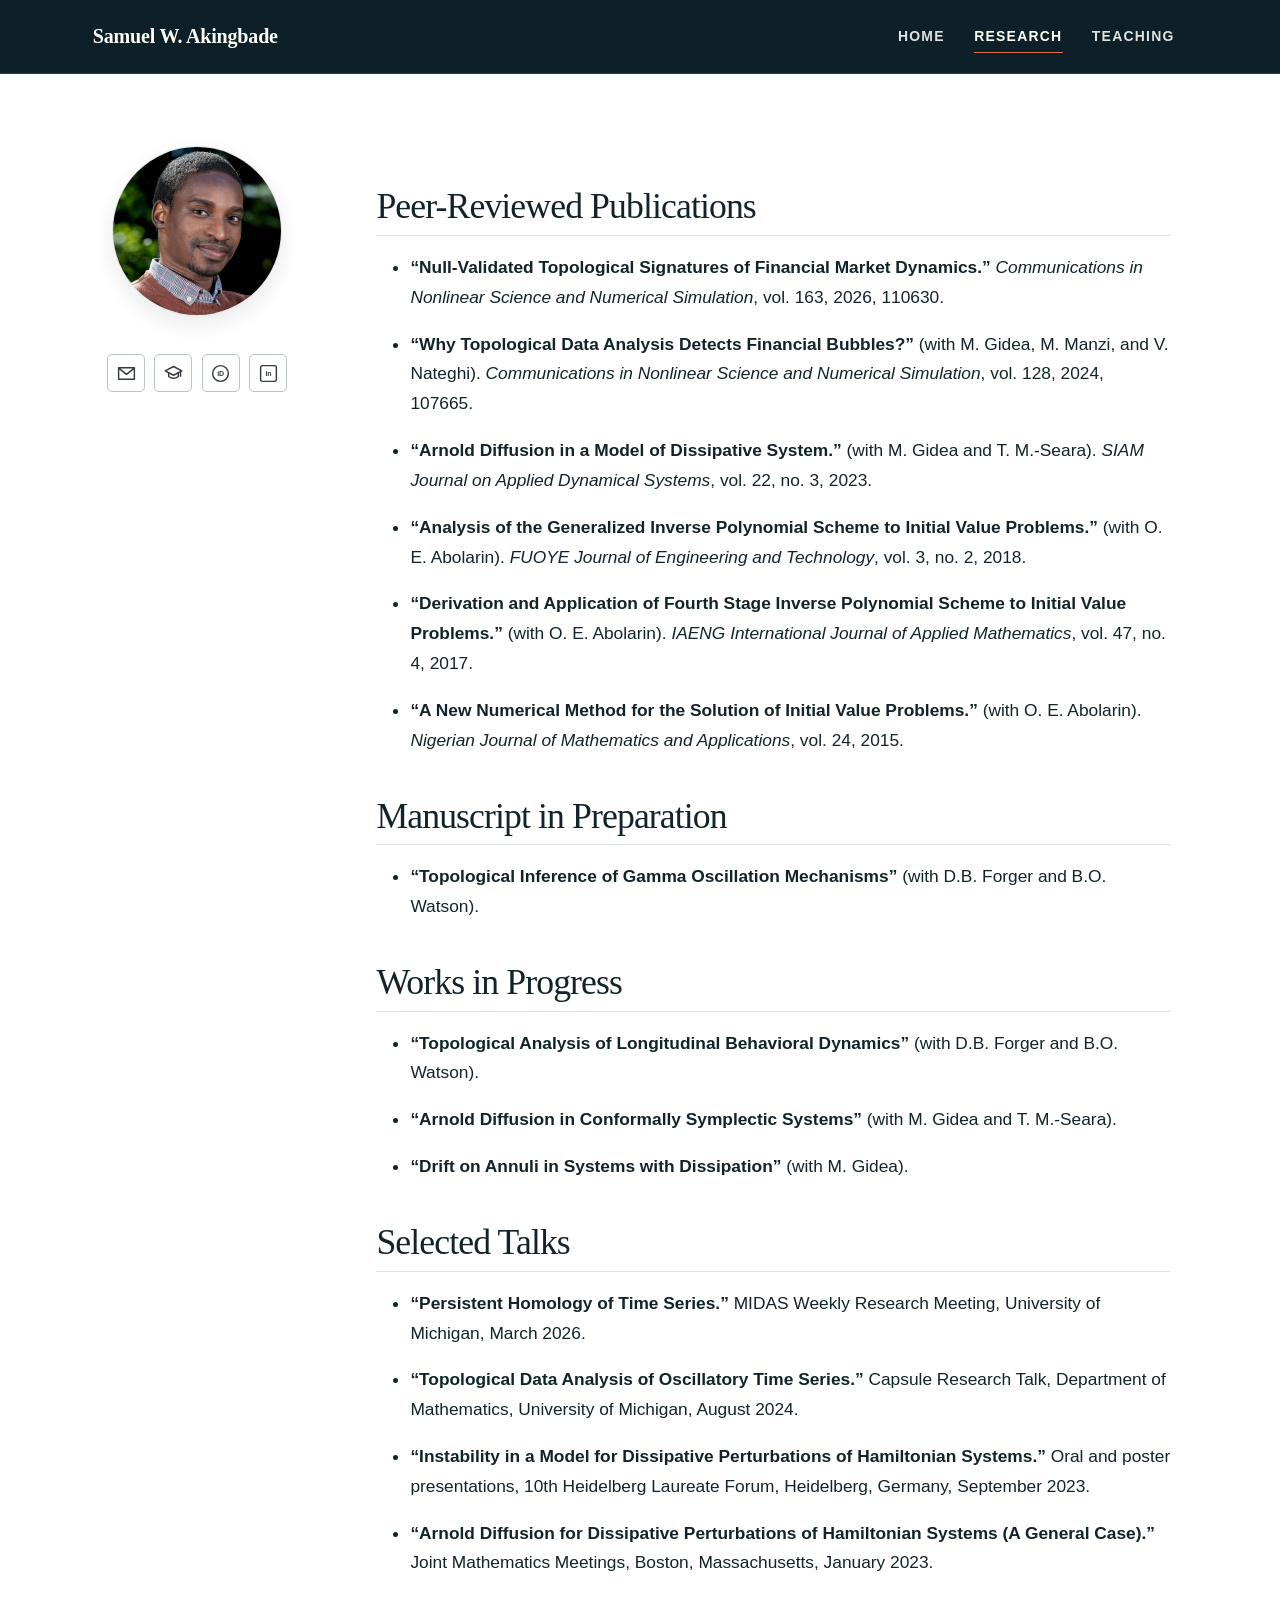
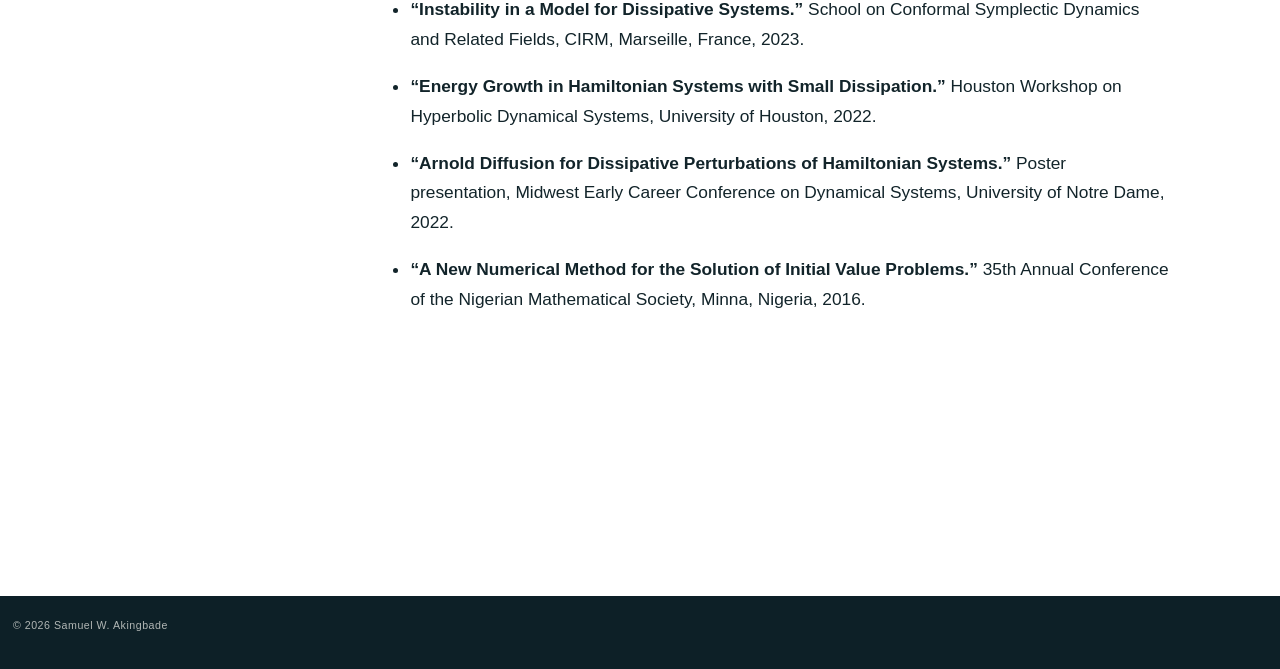
==== commit 1de9a223: "Update website" ====
--- a/docs/research.html
+++ b/docs/research.html
@@ -163,7 +163,7 @@
 <section id="manuscript-in-preparation" class="level2">
 <h2 class="anchored" data-anchor-id="manuscript-in-preparation">Manuscript in Preparation</h2>
 <ul>
-<li><strong>“Topological Inference of Neural Oscillation Mechanisms”</strong> (with D.B. Forger and B.O. Watson).</li>
+<li><strong>“Topological Inference of Gamma Oscillation Mechanisms”</strong> (with D.B. Forger and B.O. Watson).</li>
 </ul>
 </section>
 <section id="works-in-progress" class="level2">
--- a/docs/styles.css
+++ b/docs/styles.css
@@ -69,8 +69,8 @@
 }
 
 h2 {
-  font-size: clamp(2rem, 4vw, 2.3rem);
-  line-height: 1.08;
+  font-size: clamp(1.8rem, 3vw, 2.1rem);
+  line-height: 1.12;
   margin-top: 1.1em;
 }
 
--- a/docs/profile-layout.css
+++ b/docs/profile-layout.css
@@ -144,3 +144,9 @@
     object-fit: cover;
   }
 }
+
+
+/* .page-content .research-more {
+  margin-top: -0.7rem;
+  margin-bottom: -0.7rem;
+} */
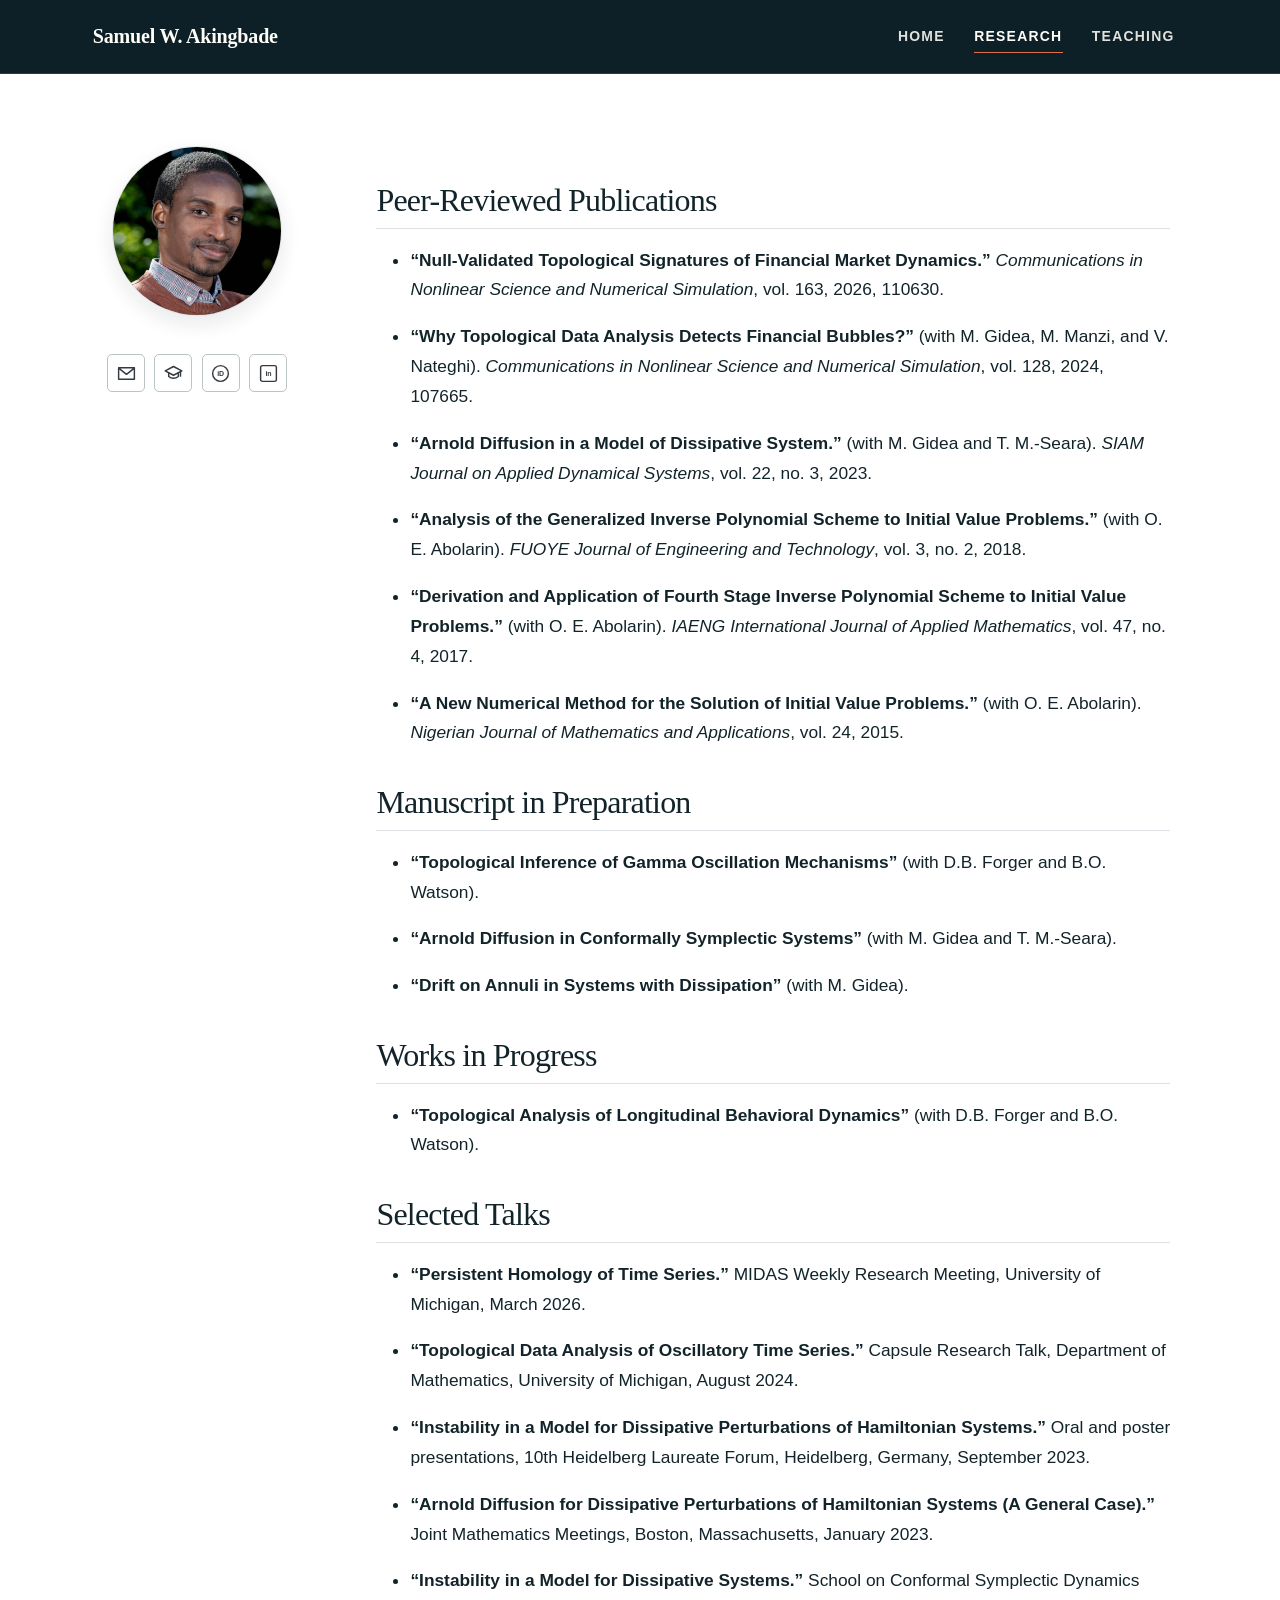
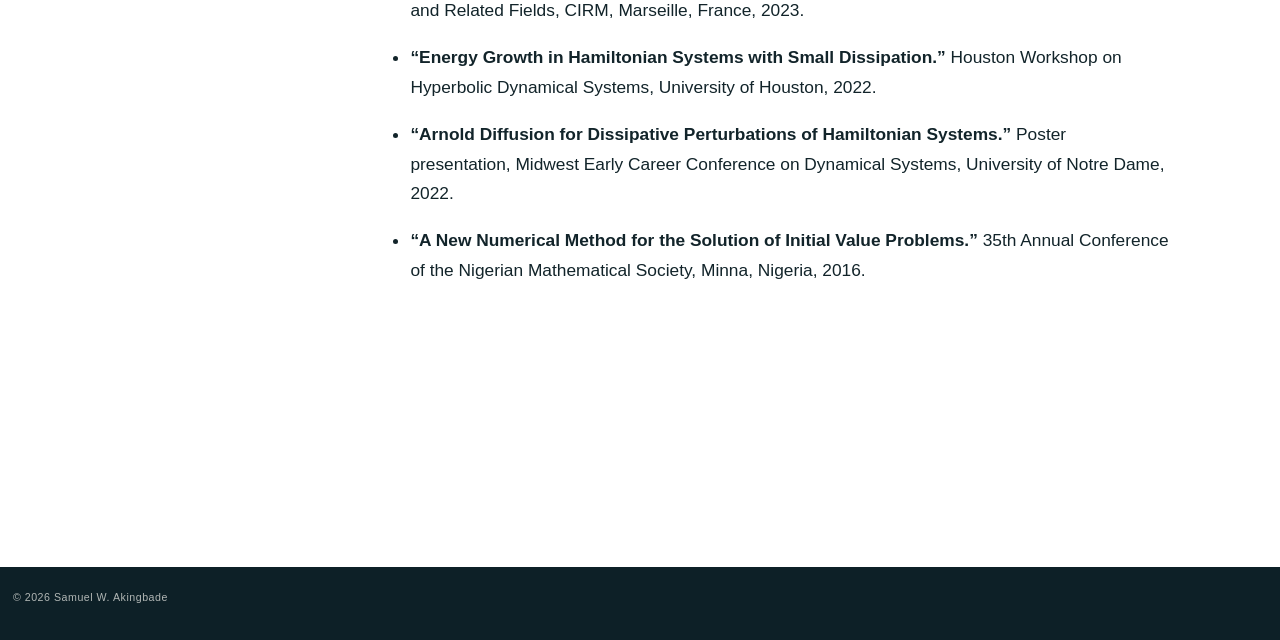
==== commit f2ba7c02: "Update website" ====
--- a/docs/research.html
+++ b/docs/research.html
@@ -163,15 +163,15 @@
 <section id="manuscript-in-preparation" class="level2">
 <h2 class="anchored" data-anchor-id="manuscript-in-preparation">Manuscript in Preparation</h2>
 <ul>
-<li><strong>“Topological Inference of Gamma Oscillation Mechanisms”</strong> (with D.B. Forger and B.O. Watson).</li>
+<li><p><strong>“Topological Inference of Gamma Oscillation Mechanisms”</strong> (with D.B. Forger and B.O. Watson).</p></li>
+<li><p><strong>“Arnold Diffusion in Conformally Symplectic Systems”</strong> (with M. Gidea and T. M.-Seara).</p></li>
+<li><p><strong>“Drift on Annuli in Systems with Dissipation”</strong> (with M. Gidea).</p></li>
 </ul>
 </section>
 <section id="works-in-progress" class="level2">
 <h2 class="anchored" data-anchor-id="works-in-progress">Works in Progress</h2>
 <ul>
-<li><p><strong>“Topological Analysis of Longitudinal Behavioral Dynamics”</strong> (with D.B. Forger and B.O. Watson).</p></li>
-<li><p><strong>“Arnold Diffusion in Conformally Symplectic Systems”</strong> (with M. Gidea and T. M.-Seara).</p></li>
-<li><p><strong>“Drift on Annuli in Systems with Dissipation”</strong> (with M. Gidea).</p></li>
+<li><strong>“Topological Analysis of Longitudinal Behavioral Dynamics”</strong> (with D.B. Forger and B.O. Watson).</li>
 </ul>
 </section>
 <section id="selected-talks" class="level2">
--- a/docs/styles.css
+++ b/docs/styles.css
@@ -69,7 +69,7 @@
 }
 
 h2 {
-  font-size: clamp(1.8rem, 3vw, 2.1rem);
+  font-size: clamp(1.55rem, 2.5vw, 1.95rem);
   line-height: 1.12;
   margin-top: 1.1em;
 }
--- a/docs/profile-layout.css
+++ b/docs/profile-layout.css
@@ -145,8 +145,3 @@
   }
 }
 
-
-/* .page-content .research-more {
-  margin-top: -0.7rem;
-  margin-bottom: -0.7rem;
-} */
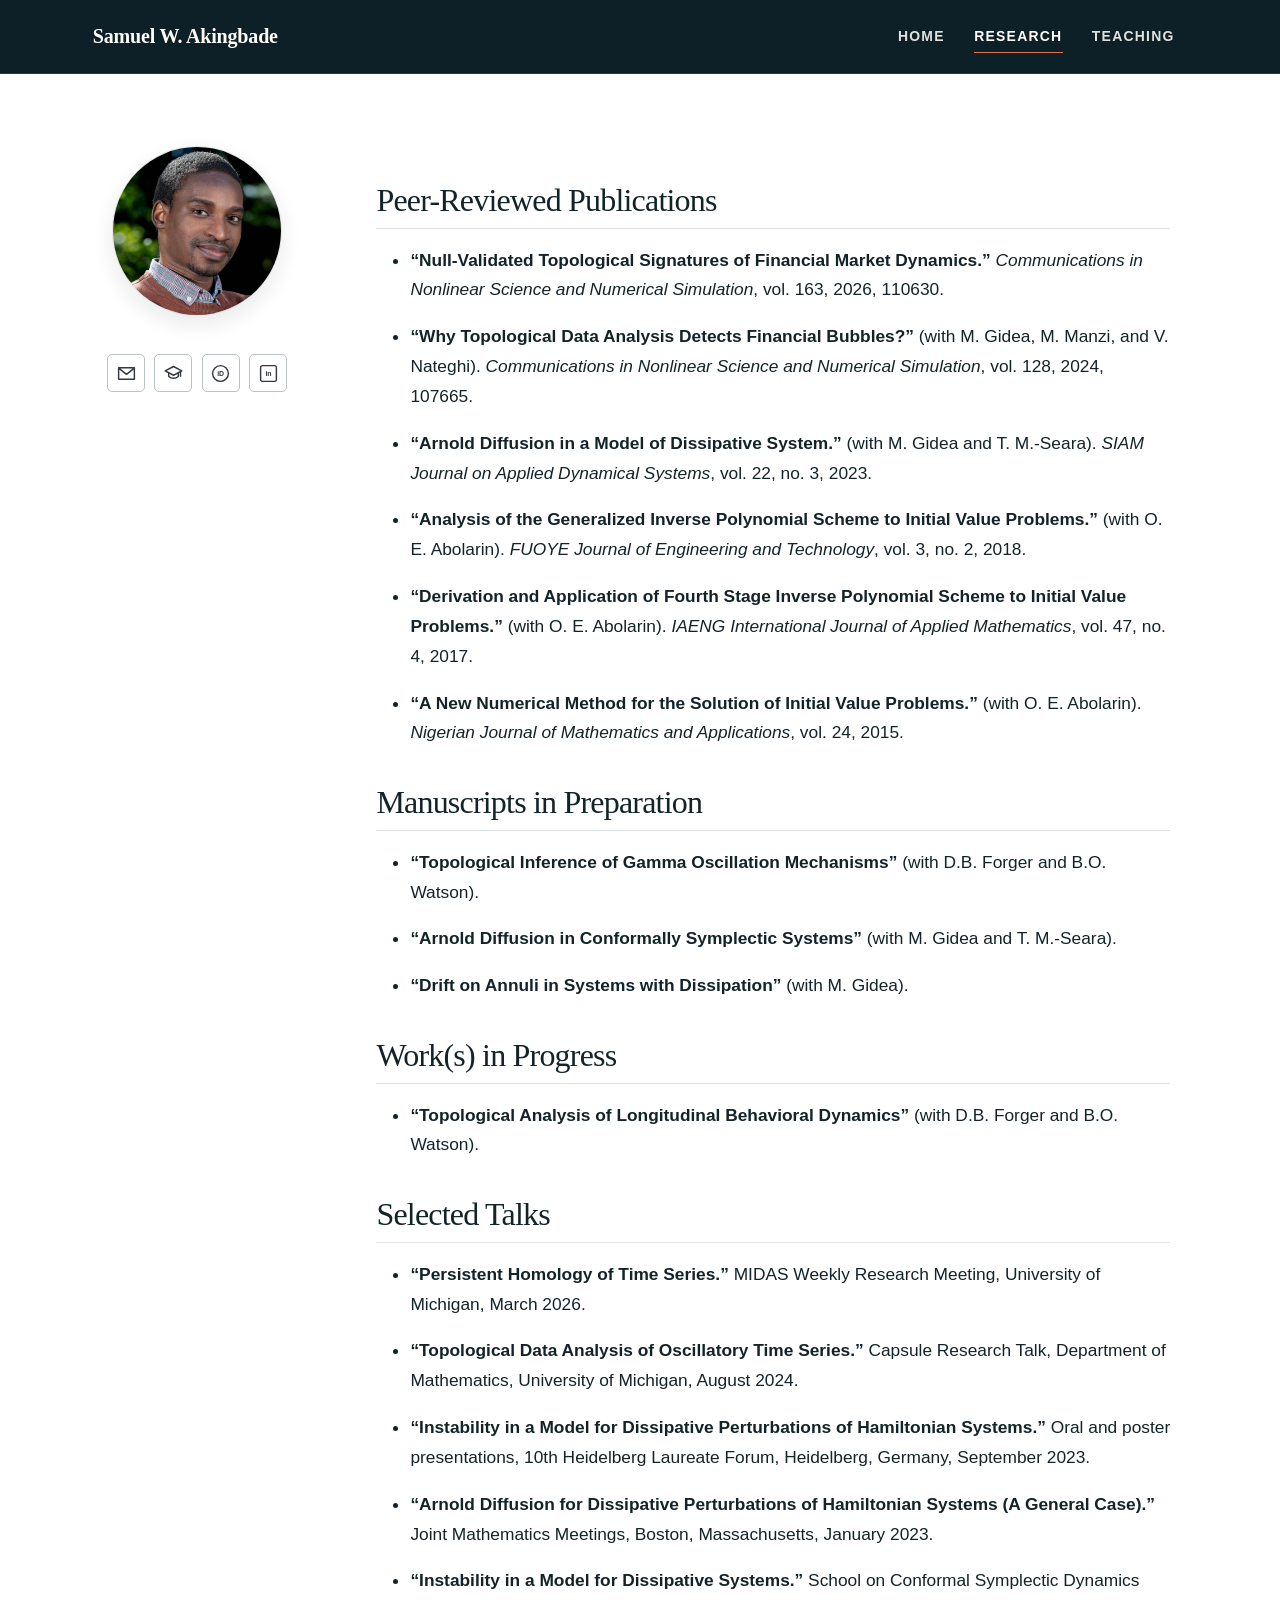
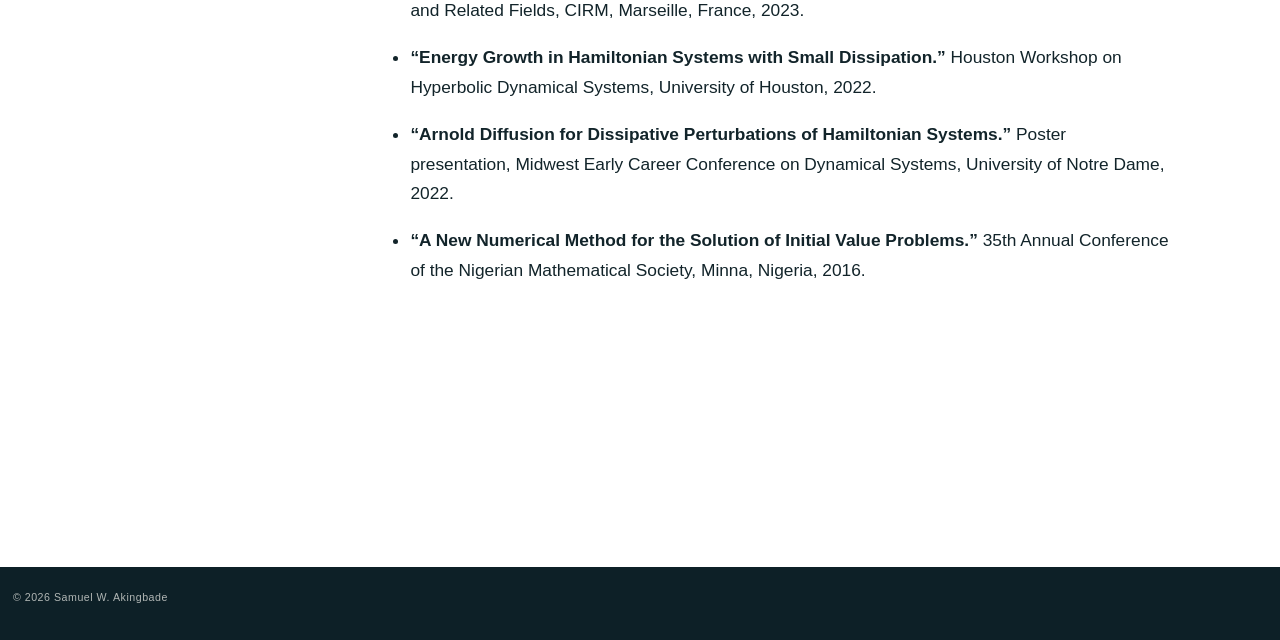
==== commit 371426fc: "Update website" ====
--- a/docs/research.html
+++ b/docs/research.html
@@ -160,8 +160,8 @@
 <li><p><strong>“A New Numerical Method for the Solution of Initial Value Problems.”</strong> (with O. E. Abolarin). <em>Nigerian Journal of Mathematics and Applications</em>, vol.&nbsp;24, 2015.</p></li>
 </ul>
 </section>
-<section id="manuscript-in-preparation" class="level2">
-<h2 class="anchored" data-anchor-id="manuscript-in-preparation">Manuscript in Preparation</h2>
+<section id="manuscripts-in-preparation" class="level2">
+<h2 class="anchored" data-anchor-id="manuscripts-in-preparation">Manuscripts in Preparation</h2>
 <ul>
 <li><p><strong>“Topological Inference of Gamma Oscillation Mechanisms”</strong> (with D.B. Forger and B.O. Watson).</p></li>
 <li><p><strong>“Arnold Diffusion in Conformally Symplectic Systems”</strong> (with M. Gidea and T. M.-Seara).</p></li>
@@ -169,7 +169,7 @@
 </ul>
 </section>
 <section id="works-in-progress" class="level2">
-<h2 class="anchored" data-anchor-id="works-in-progress">Works in Progress</h2>
+<h2 class="anchored" data-anchor-id="works-in-progress">Work(s) in Progress</h2>
 <ul>
 <li><strong>“Topological Analysis of Longitudinal Behavioral Dynamics”</strong> (with D.B. Forger and B.O. Watson).</li>
 </ul>
